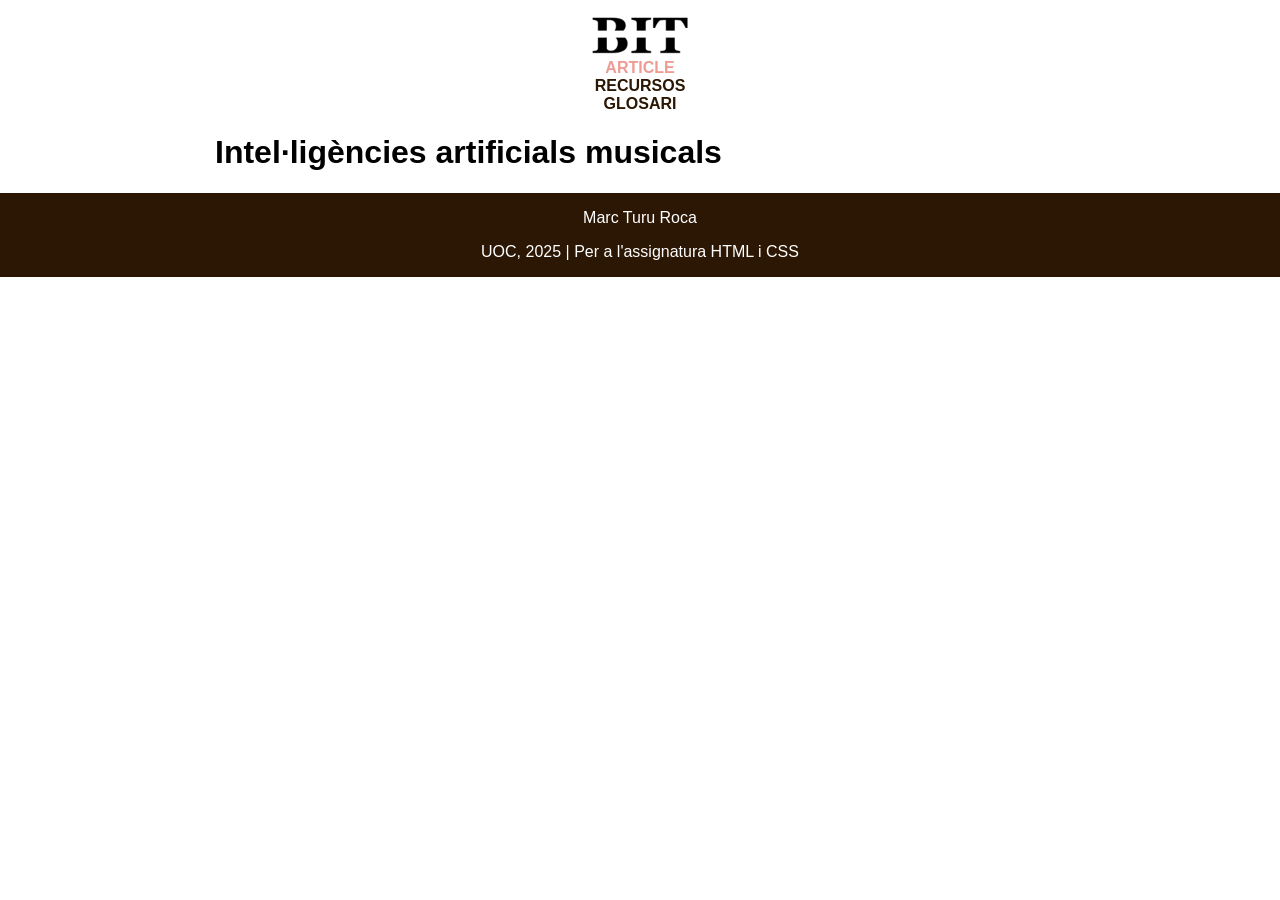
==== index.html @ de7889e9 "Header i footer principals de les 3 vistes" ====
<!DOCTYPE html>
<html lang="ca">
<head>
    <meta charset="UTF-8">
    <meta name="viewport" content="width=device-width, initial-scale=1.0">
    <link rel="icon" type="image/png" href="img/favicon.png">
    <title>Bit - Article</title>
    <link rel="stylesheet" href="css/estils.css" />
</head>

<body>
        <!-- Header principal utilitzat a les 3 vistes de la pàgina web. -->
    <header>
       <a href="index.html">
            <img src="img/bit-logo.svg" alt="Bit Logo" />
        </a>
    </header>

    <nav>
      <ul>
        <li><a href="index.html" class="active">ARTICLE</a></li>
        <li><a href="recursos.html">RECURSOS</a></li>
        <li><a href="glossari.html">GLOSARI</a></li>
      </ul>
    </nav>

    <main class="container">
        <h1>Intel·ligències artificials musicals</h1>
    </main>

    <footer>
    <p>Marc Turu Roca</p>
    <p>UOC, 2025 | Per a l'assignatura HTML i CSS</p>
</footer>
    
</body>

</html>
---- css/estils.css ----
body {
    display: flex;
    flex-direction: column;
    align-items: center;
    margin: 0;
    padding: 0;
    font-family: Verdana, sans-serif;
}

header {
    text-align: center;
    margin-top: 1rem;
}

nav ul {
    list-style-type: none; /* elimina les vinyetes */
    margin: 0;
    padding: 0;
    display: flex;
    flex-direction: column;
    align-items: center;
}

nav a {
    text-decoration: none; /* treu el subratllat */
    color: rgb(43 23 3);
    font-weight: bold;
}

nav a:hover {
    color: rgb(226 53 42);        /* canvia el color quan el ratolí passa per sobre */
}

nav a.active {
  color: rgb(226 53 42 / 0.5); /* color semitransparent per a la pàgina activa */
}

footer {
    width: 100%;
    text-align: center;
    background-color: rgb(43 23 3);
    color: rgb(255 255 255);
}

.container {
    width: 95%;
    max-width: 850px;
    margin-left: auto;
    margin-right: auto;
}
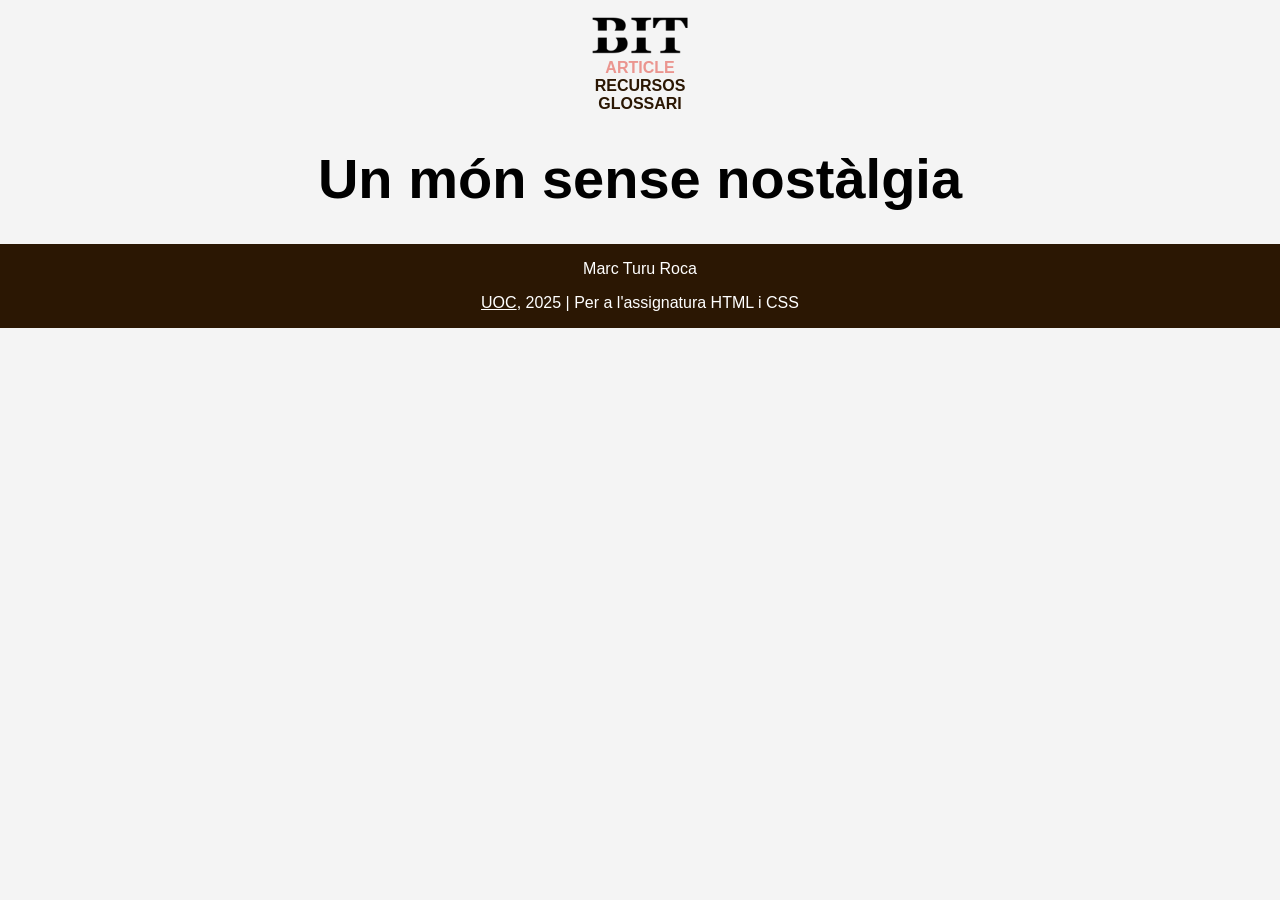
==== commit a4a1c185: "Avançat amb recursos.html fins pista d'audio" ====
--- a/index.html
+++ b/index.html
@@ -20,18 +20,19 @@
       <ul>
         <li><a href="index.html" class="active">ARTICLE</a></li>
         <li><a href="recursos.html">RECURSOS</a></li>
-        <li><a href="glossari.html">GLOSARI</a></li>
+        <li><a href="glossari.html">GLOSSARI</a></li>
       </ul>
     </nav>
 
     <main class="container">
-        <h1>Intel·ligències artificials musicals</h1>
+        <h1>Un món sense nostàlgia</h1>
+
     </main>
 
     <footer>
     <p>Marc Turu Roca</p>
-    <p>UOC, 2025 | Per a l'assignatura HTML i CSS</p>
-</footer>
+    <p><a href="https://www.uoc.edu/">UOC</a>, 2025 | Per a l'assignatura HTML i CSS</p>
+    </footer>
     
 </body>
 
--- a/css/estils.css
+++ b/css/estils.css
@@ -5,6 +5,7 @@
     margin: 0;
     padding: 0;
     font-family: Verdana, sans-serif;
+    background-color: rgb(244 244 244);
 }
 
 header {
@@ -13,7 +14,7 @@
 }
 
 nav ul {
-    list-style-type: none; /* elimina les vinyetes */
+    list-style-type: none;
     margin: 0;
     padding: 0;
     display: flex;
@@ -22,17 +23,17 @@
 }
 
 nav a {
-    text-decoration: none; /* treu el subratllat */
+    text-decoration: none;
     color: rgb(43 23 3);
     font-weight: bold;
 }
 
 nav a:hover {
-    color: rgb(226 53 42);        /* canvia el color quan el ratolí passa per sobre */
+    color: rgb(226 53 42);
 }
 
 nav a.active {
-  color: rgb(226 53 42 / 0.5); /* color semitransparent per a la pàgina activa */
+  color: rgb(226 53 42 / 0.5);
 }
 
 footer {
@@ -42,9 +43,42 @@
     color: rgb(255 255 255);
 }
 
+footer a {
+    color: rgb(255 255 255);
+}
+
+footer a:hover {
+   color: rgb(200 200 200);
+}
+
 .container {
     width: 95%;
     max-width: 850px;
     margin-left: auto;
     margin-right: auto;
+    font-size: 1.1rem;
+}
+
+.container h1 {
+    text-align: center;
+    font-size: 3.5rem;
+    line-height: 1;
+}
+
+.container p {
+    line-height: 1.6;
+}
+
+.audio-container {
+    display: flex;
+    flex-direction: column;
+    align-items: center;
+    border: 2px solid black;
+    padding: 20px;
+    margin: 0 0px;
+}
+
+.audio-container figcaption {
+    font-size: 0.7rem;
+    margin: 0 0 20px 0;
 }
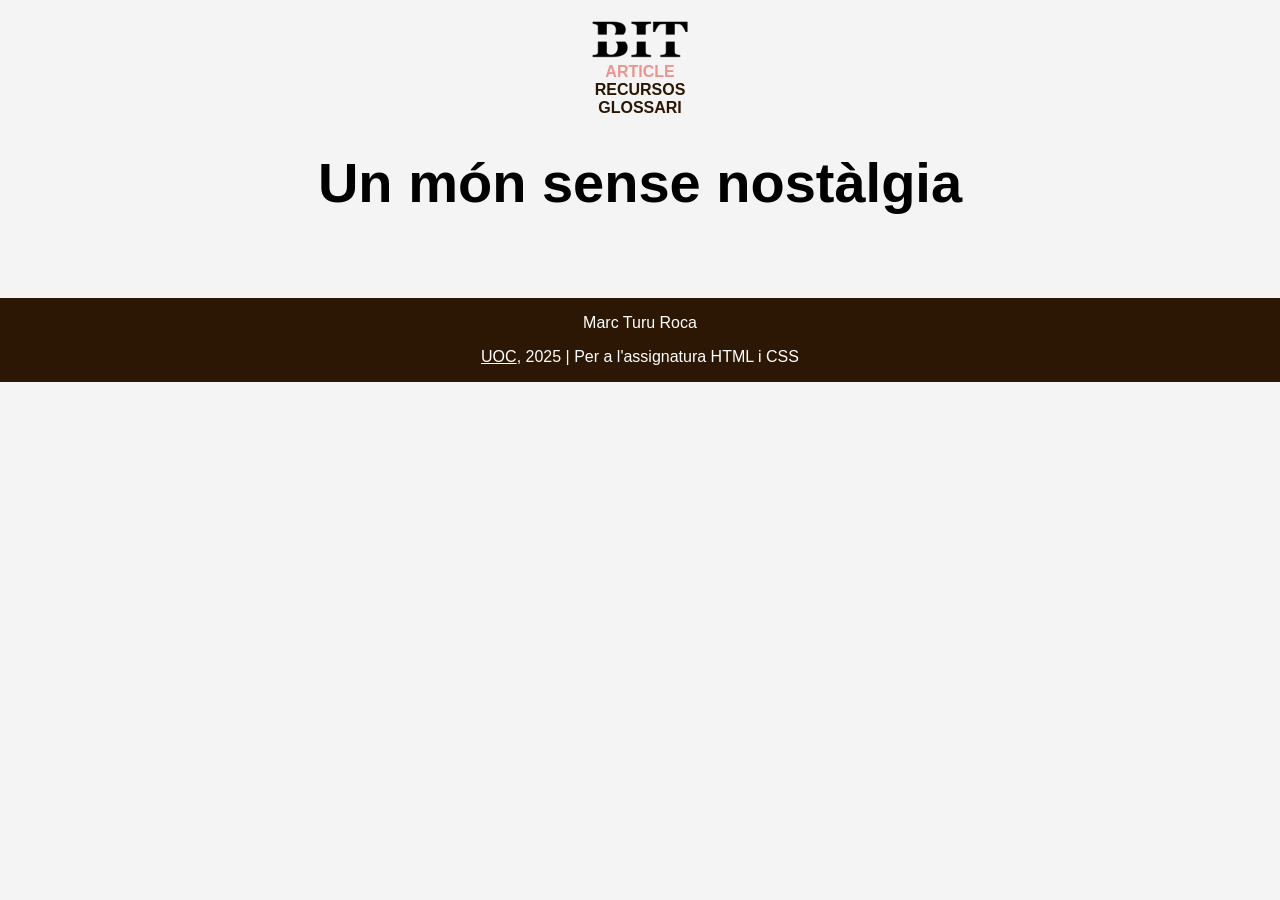
==== commit 117dd41e: "recursos.html pràcticament acabada i glossari.html falten retocs" ====
--- a/index.html
+++ b/index.html
@@ -9,7 +9,7 @@
 </head>
 
 <body>
-        <!-- Header principal utilitzat a les 3 vistes de la pàgina web. -->
+    <!-- Header principal utilitzat a les 3 vistes de la pàgina web. -->
     <header>
        <a href="index.html">
             <img src="img/bit-logo.svg" alt="Bit Logo" />
--- a/css/estils.css
+++ b/css/estils.css
@@ -1,3 +1,4 @@
+/* ----- Contingut compartit dels tres arxius .html----- */
 body {
     display: flex;
     flex-direction: column;
@@ -10,7 +11,7 @@
 
 header {
     text-align: center;
-    margin-top: 1rem;
+    margin-top: 20px;
 }
 
 nav ul {
@@ -26,6 +27,7 @@
     text-decoration: none;
     color: rgb(43 23 3);
     font-weight: bold;
+    transition: color 0.25s ease;
 }
 
 nav a:hover {
@@ -56,6 +58,7 @@
     max-width: 850px;
     margin-left: auto;
     margin-right: auto;
+    margin-bottom: 50px;
     font-size: 1.1rem;
 }
 
@@ -69,11 +72,14 @@
     line-height: 1.6;
 }
 
+/* ----- Contingut específic de index.html ----- */
+
+/* ----- Contingut específic de recursos.html ----- */
 .audio-container {
     display: flex;
     flex-direction: column;
     align-items: center;
-    border: 2px solid black;
+    border: 1px solid rgb(43 23 3);
     padding: 20px;
     margin: 0 0px;
 }
@@ -81,4 +87,56 @@
 .audio-container figcaption {
     font-size: 0.7rem;
     margin: 0 0 20px 0;
+}
+
+.categories-pare {
+    list-style-type: square;
+    padding-left: 70px;
+}
+
+.categories-pare h2 {
+    font-weight: normal;
+}
+
+.categories-fill li {
+    list-style-type: circle;
+    margin-bottom: 13px;
+}
+
+.categories-fill a {
+    text-decoration: none;
+    color: rgb(226 53 42);
+    transition: color 0.25s ease;
+}
+
+.categories-fill a:hover {
+    text-decoration: none;
+    color: rgb(226 53 42 / 0.5);
+}
+
+/* ----- Contingut específic de glossari.html ----- */
+
+main h2 {
+    border-bottom: 1px solid rgb(43 23 3);
+    font-size: 2rem;
+}
+
+dl {
+    margin-left: 30px;
+}
+
+dt {
+    font-weight: bolder;
+    font-size: 1.25rem;
+    margin-top: 30px;
+}
+
+dl ul {
+    list-style-type: square;
+    margin-top: 10px;
+    padding-left: 4px;
+}
+
+dl ul li {
+    margin-bottom: 5px;
 }
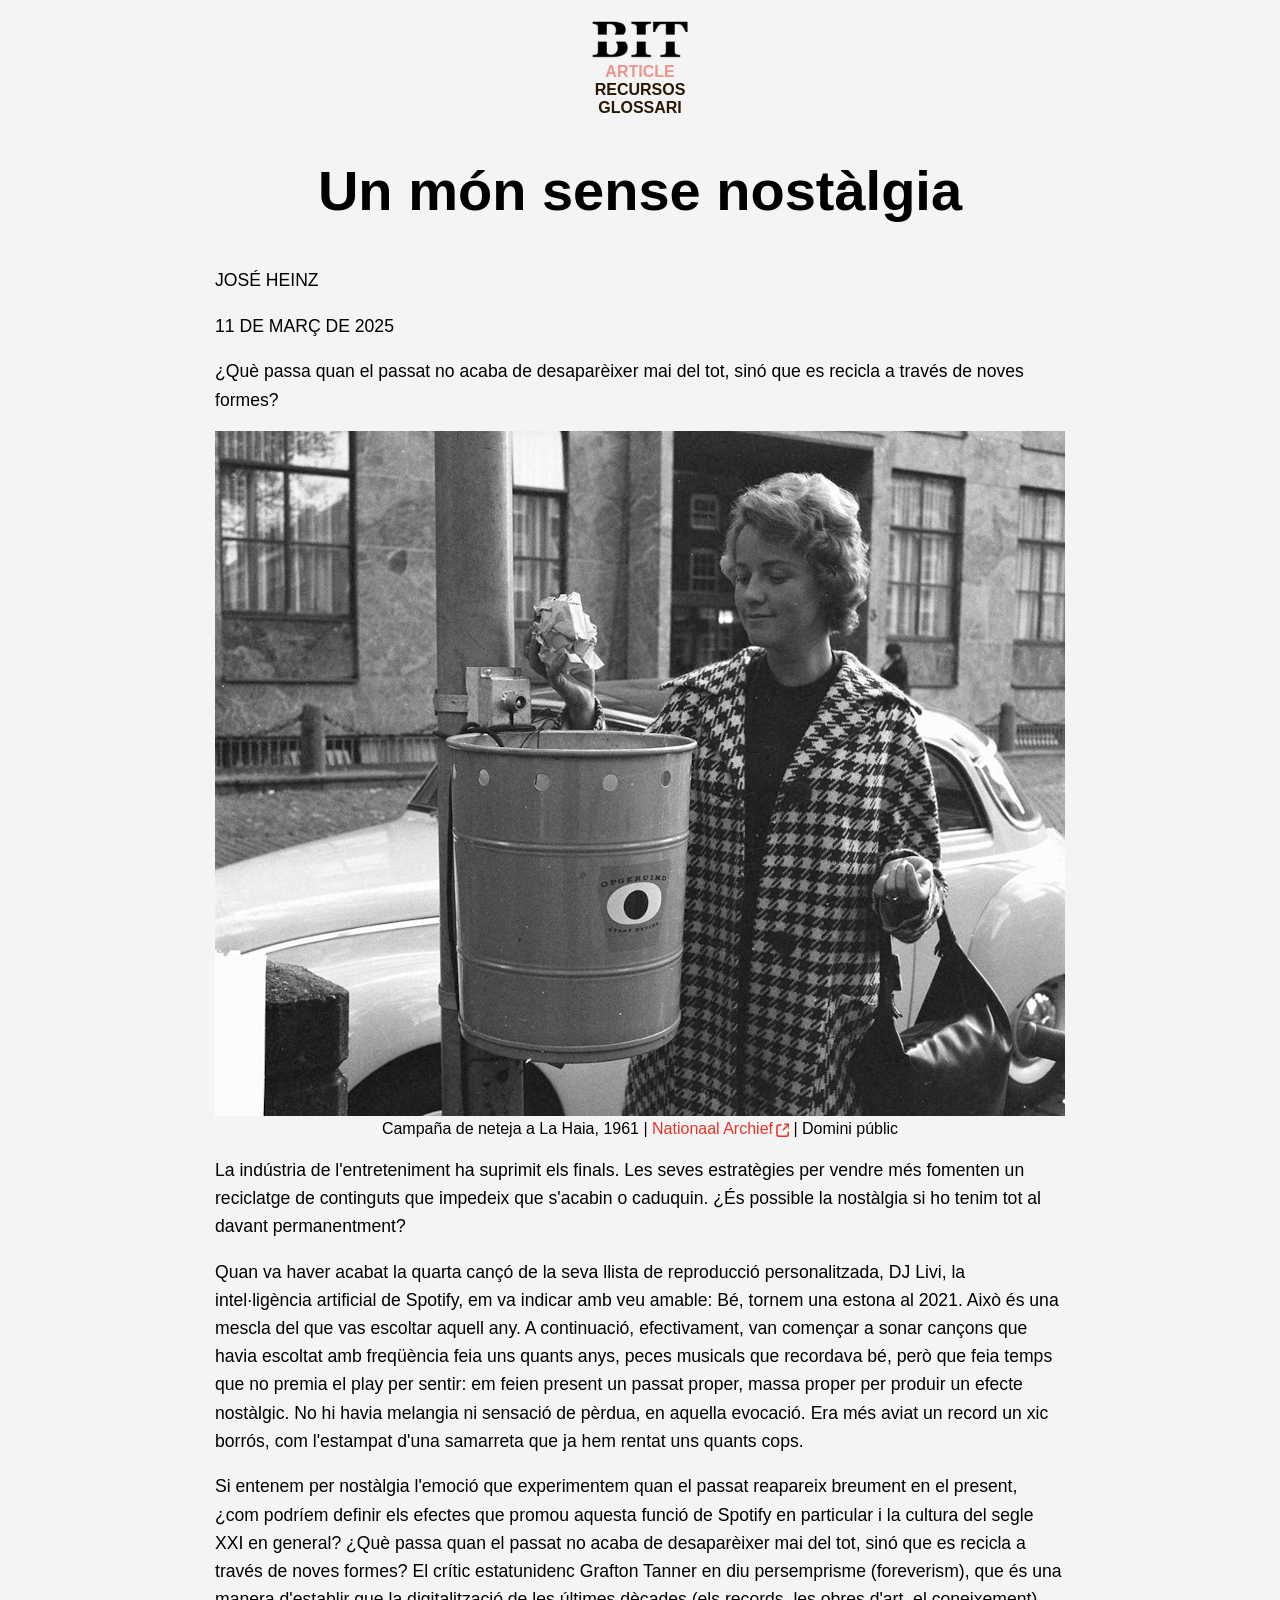
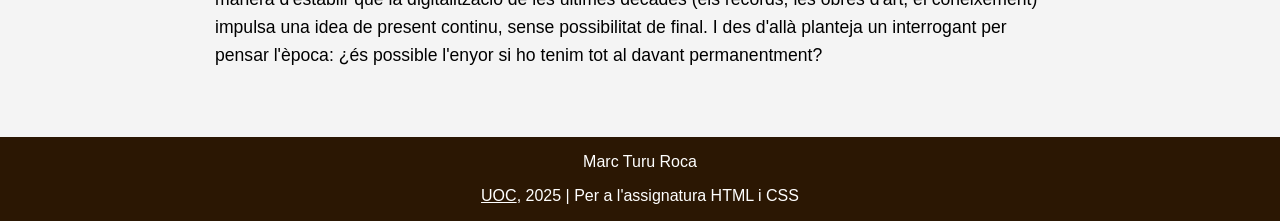
==== commit 06c41d6c: "glossari.html pràcticament acabada i index.html 25% fet. Arreglats estils globals" ====
--- a/index.html
+++ b/index.html
@@ -24,9 +24,50 @@
       </ul>
     </nav>
 
-    <main class="container">
+    <main class="container article">
+
+      <article>
         <h1>Un món sense nostàlgia</h1>
 
+        <p class="autor">JOSÉ HEINZ</p>
+        <p class="data">11 DE MARÇ DE 2025</p>
+        <p class="introducció">¿Què passa quan el passat no acaba de desaparèixer mai del tot, sinó que es
+          recicla a través de noves formes?</p>
+
+        <figure>
+          <img src="img/nostalgia.jpg" alt="Imatge principal de l'article" />
+          <figcaption>Campaña de neteja a La Haia, 1961 |
+            <a href="https://www.nationaalarchief.nl/onderzoeken/fotocollectie/a9e473b4-d0b4-102d-bcf8-003048976d84" 
+              class="link_extern" target="_blank">Nationaal Archief <img src="img/external-link.svg" alt="Enllaç extern" /></a>
+              | Domini públic
+          </figcaption>
+        </figure>
+
+        <p class="introducció">La indústria de l'entreteniment ha suprimit els finals. Les seves estratègies per
+          vendre més fomenten un reciclatge de continguts que impedeix que s'acabin o
+          caduquin. ¿És possible la nostàlgia si ho tenim tot al davant permanentment? </p>
+
+        <p>Quan va haver acabat la quarta cançó de la seva llista de reproducció
+          personalitzada, DJ Livi, la intel·ligència artificial de Spotify, em va indicar amb veu
+          amable: Bé, tornem una estona al 2021. Això és una mescla del que vas
+          escoltar aquell any. A continuació, efectivament, van començar a sonar cançons
+          que havia escoltat amb freqüència feia uns quants anys, peces musicals que
+          recordava bé, però que feia temps que no premia el play per sentir: em feien
+          present un passat proper, massa proper per produir un efecte nostàlgic. No hi
+          havia melangia ni sensació de pèrdua, en aquella evocació. Era més aviat un
+          record un xic borrós, com l'estampat d'una samarreta que ja hem rentat uns quants
+          cops.</p>
+
+        <p>Si entenem per nostàlgia l'emoció que experimentem quan el passat reapareix
+          breument en el present, ¿com podríem definir els efectes que promou aquesta
+          funció de Spotify en particular i la cultura del segle XXI en general? ¿Què passa
+          quan el passat no acaba de desaparèixer mai del tot, sinó que es recicla a través
+          de noves formes? El crític estatunidenc Grafton Tanner en diu persemprisme
+          (foreverism), que és una manera d'establir que la digitalització de les últimes
+          dècades (els records, les obres d'art, el coneixement) impulsa una idea de present
+          continu, sense possibilitat de final. I des d'allà planteja un interrogant per pensar
+          l'època: ¿és possible l'enyor si ho tenim tot al davant permanentment?</p>
+      </article>
     </main>
 
     <footer>
--- a/css/estils.css
+++ b/css/estils.css
@@ -1,4 +1,4 @@
-/* ----- Contingut compartit dels tres arxius .html----- */
+/* ----- Estils globals dels tres arxius .html----- */
 body {
     display: flex;
     flex-direction: column;
@@ -59,7 +59,6 @@
     margin-left: auto;
     margin-right: auto;
     margin-bottom: 50px;
-    font-size: 1.1rem;
 }
 
 .container h1 {
@@ -69,12 +68,45 @@
 }
 
 .container p {
+    font-size: 1.1rem;
     line-height: 1.6;
 }
 
-/* ----- Contingut específic de index.html ----- */
+figure {
+    margin: 0;
+    text-align: center;
+}
 
-/* ----- Contingut específic de recursos.html ----- */
+figure img {
+    max-width: 100%;
+    height: auto;
+}
+
+a.link_extern {
+    color: rgb(226 53 42);
+    text-decoration: none;
+    transition: color 0.25s ease;
+    display: inline-flex;
+    align-items: center;
+}
+
+a.link_extern:hover {
+    color: rgb(226 53 42 / 0.5)
+}
+
+a.link_extern img {
+    width: 16px;
+    height: 16px;
+    transition: color 0.25s ease;
+}
+
+a.link_extern:hover img {
+    content: url("../img/external-link-modif.svg");
+}
+
+/* ----- Estils específics de index.html ----- */
+
+/* ----- Estils específics  de recursos.html ----- */
 .audio-container {
     display: flex;
     flex-direction: column;
@@ -100,6 +132,7 @@
 
 .categories-fill li {
     list-style-type: circle;
+    font-size: 1.1rem;
     margin-bottom: 13px;
 }
 
@@ -114,29 +147,29 @@
     color: rgb(226 53 42 / 0.5);
 }
 
-/* ----- Contingut específic de glossari.html ----- */
+/* ----- Estils específics  de glossari.html ----- */
 
-main h2 {
+.container.glossari h2 {
     border-bottom: 1px solid rgb(43 23 3);
     font-size: 2rem;
 }
 
-dl {
+.container.glossari dl {
     margin-left: 30px;
 }
 
-dt {
+.container.glossari dt {
     font-weight: bolder;
     font-size: 1.25rem;
     margin-top: 30px;
 }
 
-dl ul {
+.container.glossari dl ul {
     list-style-type: square;
     margin-top: 10px;
     padding-left: 4px;
 }
 
-dl ul li {
+.container.glossari dl ul li {
     margin-bottom: 5px;
 }
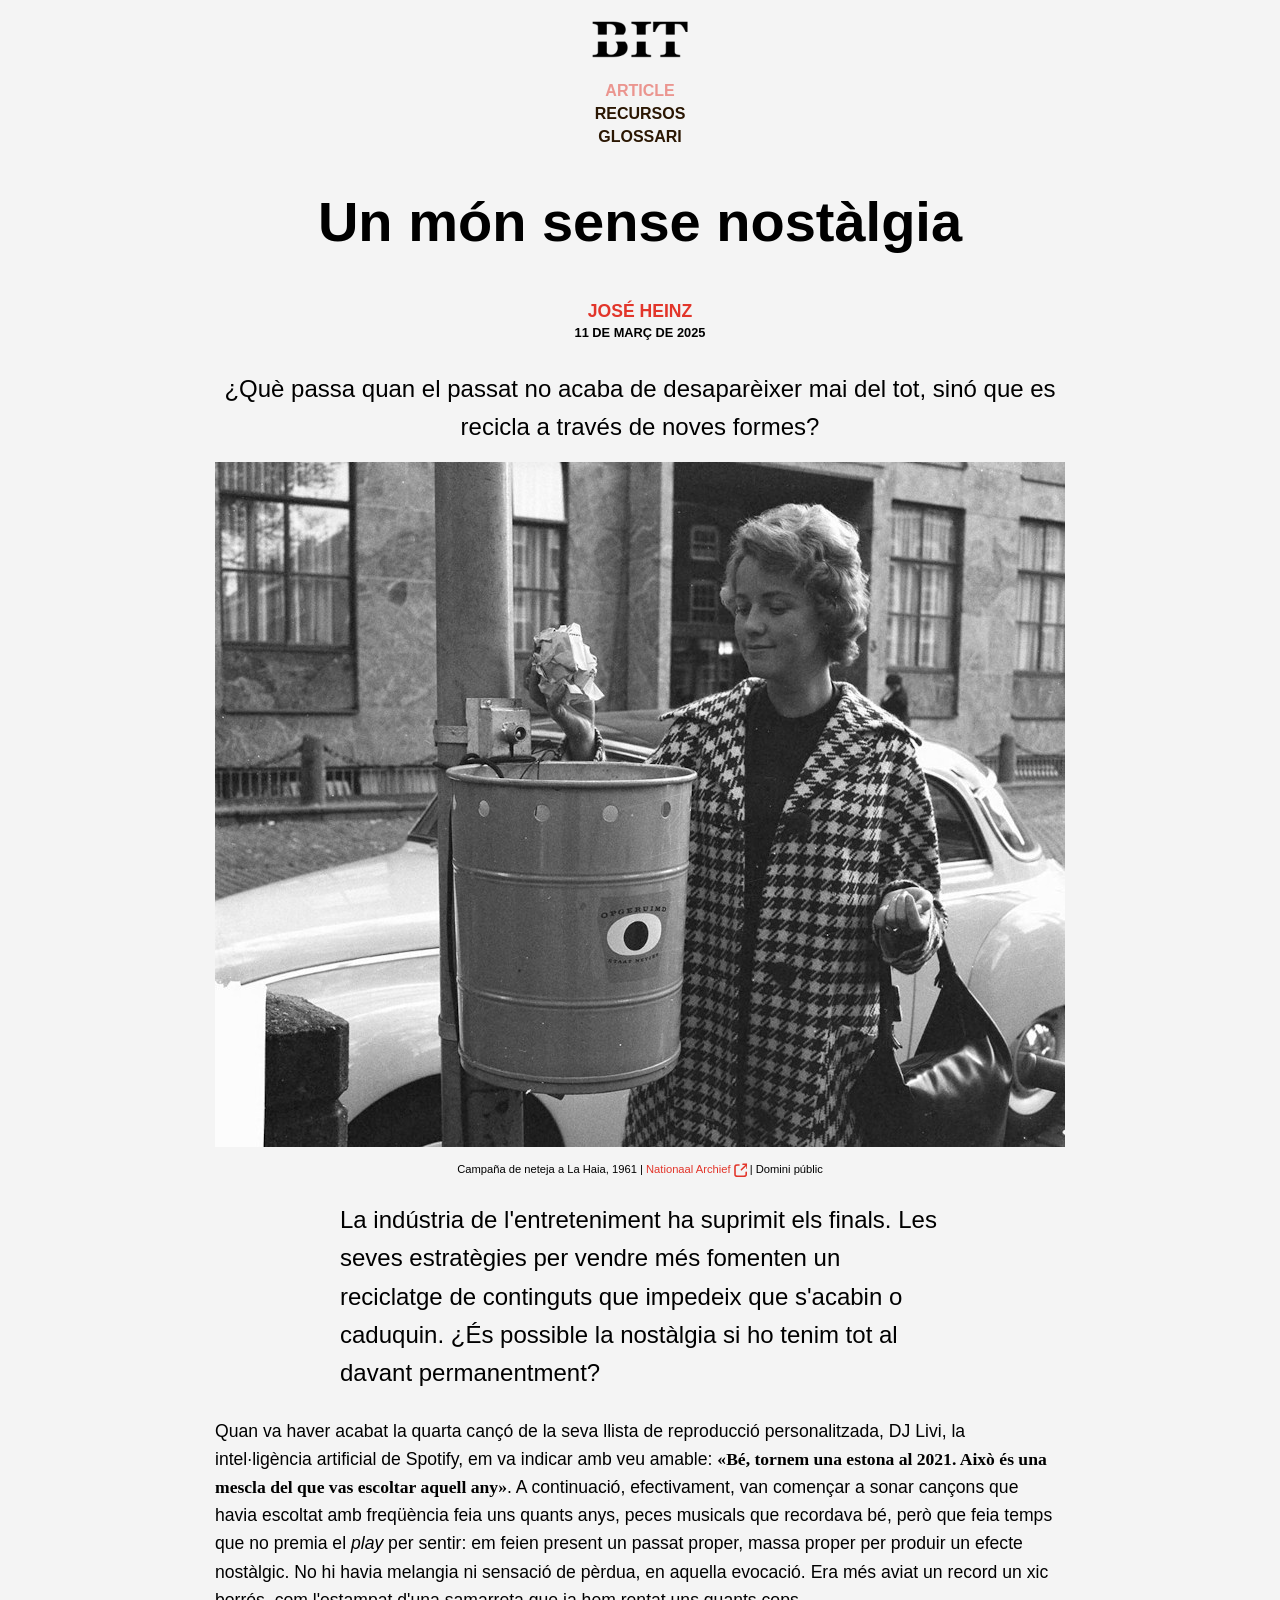
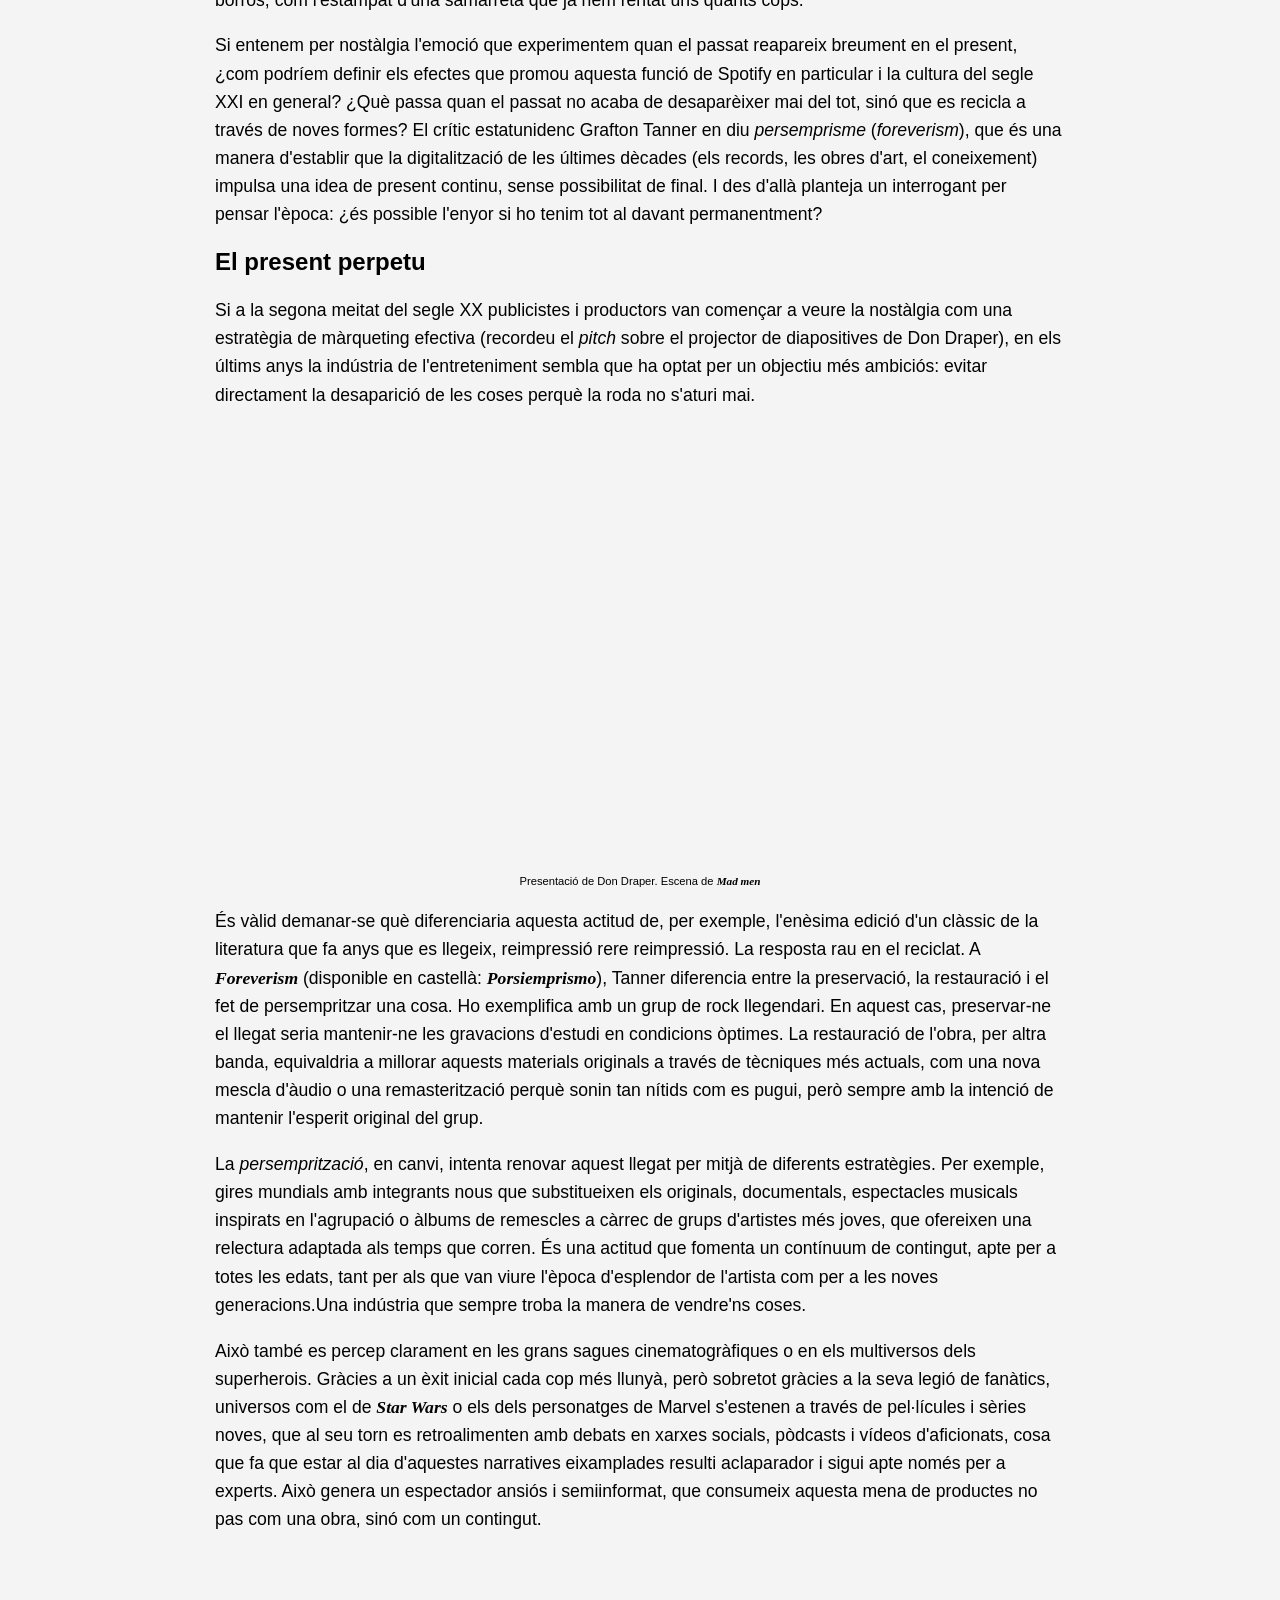
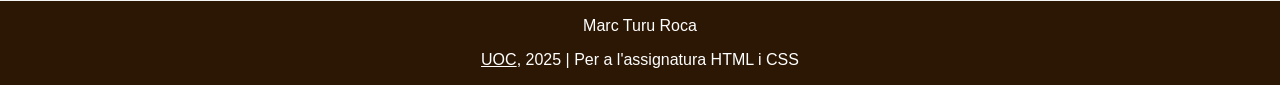
==== commit 8b890f93: "index.html 50% fet. Custom properties creades i adaptat codi" ====
--- a/index.html
+++ b/index.html
@@ -30,8 +30,9 @@
         <h1>Un món sense nostàlgia</h1>
 
         <p class="autor">JOSÉ HEINZ</p>
-        <p class="data">11 DE MARÇ DE 2025</p>
-        <p class="introducció">¿Què passa quan el passat no acaba de desaparèixer mai del tot, sinó que es
+        <time datetime="2025-03-11">11 DE MARÇ DE 2025</time>
+
+        <p class="primera-introduccio">¿Què passa quan el passat no acaba de desaparèixer mai del tot, sinó que es
           recicla a través de noves formes?</p>
 
         <figure>
@@ -42,17 +43,17 @@
               | Domini públic
           </figcaption>
         </figure>
-
-        <p class="introducció">La indústria de l'entreteniment ha suprimit els finals. Les seves estratègies per
+        
+        <p class="segona-introduccio">La indústria de l'entreteniment ha suprimit els finals. Les seves estratègies per
           vendre més fomenten un reciclatge de continguts que impedeix que s'acabin o
           caduquin. ¿És possible la nostàlgia si ho tenim tot al davant permanentment? </p>
 
         <p>Quan va haver acabat la quarta cançó de la seva llista de reproducció
           personalitzada, DJ Livi, la intel·ligència artificial de Spotify, em va indicar amb veu
-          amable: Bé, tornem una estona al 2021. Això és una mescla del que vas
-          escoltar aquell any. A continuació, efectivament, van començar a sonar cançons
+          amable: <q>Bé, tornem una estona al 2021. Això és una mescla del que vas
+          escoltar aquell any</q>. A continuació, efectivament, van començar a sonar cançons
           que havia escoltat amb freqüència feia uns quants anys, peces musicals que
-          recordava bé, però que feia temps que no premia el play per sentir: em feien
+          recordava bé, però que feia temps que no premia el <i lang="en">play</i> per sentir: em feien
           present un passat proper, massa proper per produir un efecte nostàlgic. No hi
           havia melangia ni sensació de pèrdua, en aquella evocació. Era més aviat un
           record un xic borrós, com l'estampat d'una samarreta que ja hem rentat uns quants
@@ -62,11 +63,59 @@
           breument en el present, ¿com podríem definir els efectes que promou aquesta
           funció de Spotify en particular i la cultura del segle XXI en general? ¿Què passa
           quan el passat no acaba de desaparèixer mai del tot, sinó que es recicla a través
-          de noves formes? El crític estatunidenc Grafton Tanner en diu persemprisme
-          (foreverism), que és una manera d'establir que la digitalització de les últimes
+          de noves formes? El crític estatunidenc Grafton Tanner en diu <em>persemprisme</em>
+          (<i lang="en">foreverism</i>), que és una manera d'establir que la digitalització de les últimes
           dècades (els records, les obres d'art, el coneixement) impulsa una idea de present
           continu, sense possibilitat de final. I des d'allà planteja un interrogant per pensar
           l'època: ¿és possible l'enyor si ho tenim tot al davant permanentment?</p>
+
+        <section>
+          <h2>El present perpetu</h2>
+          <p>Si a la segona meitat del segle XX publicistes i productors van començar a veure
+            la nostàlgia com una estratègia de màrqueting efectiva (recordeu el <i lang="en">pitch</i> sobre el
+            projector de diapositives de Don Draper), en els últims anys la indústria de
+            l'entreteniment sembla que ha optat per un objectiu més ambiciós: evitar
+            directament la desaparició de les coses perquè la roda no s'aturi mai.</p>
+
+          <figure>
+            <iframe width="857" height="435" src="https://www.youtube.com/embed/rq3n2sJ43Hg" title="The Carousel Pitch from Mad Men Season 1 Episode 13" frameborder="0" 
+              allow="accelerometer; autoplay; clipboard-write; encrypted-media; gyroscope; picture-in-picture; web-share" referrerpolicy="strict-origin-when-cross-origin" allowfullscreen></iframe>
+            <figcaption>Presentació de Don Draper. Escena de <b><i class="conceptes-amb-serif" lang="en">Mad men</i></b></figcaption>
+          </figure>
+
+          <p>És vàlid demanar-se què diferenciaria aquesta actitud de, per exemple, l'enèsima
+            edició d'un clàssic de la literatura que fa anys que es llegeix, reimpressió rere
+            reimpressió. La resposta rau en el reciclat. A <strong><i class="conceptes-amb-serif" lang="en">Foreverism</i></strong> (disponible en castellà:
+            <strong><em class="conceptes-amb-serif" lang="en">Porsiemprismo</em></strong>), Tanner diferencia entre la preservació, la restauració i el fet de
+            persempritzar una cosa. Ho exemplifica amb un grup de rock llegendari. En aquest
+            cas, preservar-ne el llegat seria mantenir-ne les gravacions d'estudi en condicions
+            òptimes. La restauració de l'obra, per altra banda, equivaldria a millorar aquests
+            materials originals a través de tècniques més actuals, com una nova mescla
+            d'àudio o una remasterització perquè sonin tan nítids com es pugui, però sempre
+            amb la intenció de mantenir l'esperit original del grup.</p>
+
+          <p>La <em>persemprització</em>, en canvi, intenta renovar aquest llegat per mitjà de diferents
+            estratègies. Per exemple, gires mundials amb integrants nous que substitueixen
+            els originals, documentals, espectacles musicals inspirats en l'agrupació o àlbums
+            de remescles a càrrec de grups d'artistes més joves, que ofereixen una relectura
+            adaptada als temps que corren. És una actitud que fomenta un contínuum de
+            contingut, apte per a totes les edats, tant per als que van viure l'època d'esplendor
+            de l'artista com per a les noves generacions.Una indústria que sempre troba la
+            manera de vendre'ns coses.</p>
+
+          <p>Això també es percep clarament en les grans sagues cinematogràfiques o en els
+            multiversos dels superherois. Gràcies a un èxit inicial cada cop més llunyà, però
+            sobretot gràcies a la seva legió de fanàtics, universos com el de 
+            <b><i class="conceptes-amb-serif" lang="en">Star Wars</i></b> o els
+            dels personatges de Marvel s'estenen a través de pel·lícules i sèries noves, que al
+            seu torn es retroalimenten amb debats en xarxes socials, pòdcasts i vídeos
+            d'aficionats, cosa que fa que estar al dia d'aquestes narratives eixamplades resulti
+            aclaparador i sigui apte només per a experts. Això genera un espectador ansiós i
+            semiinformat, que consumeix aquesta mena de productes no pas com una obra,
+            sinó com un contingut.</p>
+
+        </section>
+
       </article>
     </main>
 
--- a/css/estils.css
+++ b/css/estils.css
@@ -1,3 +1,35 @@
+/* ----- Custom properties per les variables ----- */
+:root {
+    --color-quasi-negre: rgb(43 23 3);
+    --color-blanc: rgb(255 255 255);
+    --color-gris-molt-clar: rgb(244 244 244);
+    --color-vermell: rgb(226 53 42);
+    --color-vermell-modificat: rgb(226 53 42 / 0.5);
+    --color-gris-fosc: rgb(200 200 200); /* Per al hover del footer */
+
+    --font-sans-serif: 'Verdana', sans-serif;
+    --font-serif: 'Georgia', serif;
+    --font-quote-weight: 700;
+   
+}
+
+blockquote {
+    font-family: var(--font-serif);
+    font-weight: var(--font-quote-weight);
+    border-top: 1px solid var(--color-quasi-negre);
+    border-bottom: 1px solid var(--color-quasi-negre);
+}
+
+q, cite {
+    font-family: var(--font-serif);
+    font-weight: var(--font-quote-weight);
+}
+
+abbr {
+    cursor: help;
+    text-decoration: underline dotted;
+}
+
 /* ----- Estils globals dels tres arxius .html----- */
 body {
     display: flex;
@@ -5,8 +37,8 @@
     align-items: center;
     margin: 0;
     padding: 0;
-    font-family: Verdana, sans-serif;
-    background-color: rgb(244 244 244);
+    font-family: var(--font-sans-serif);
+    background-color: var(--color-gris-molt-clar);
 }
 
 header {
@@ -16,41 +48,45 @@
 
 nav ul {
     list-style-type: none;
-    margin: 0;
+    margin-bottom: 0;
     padding: 0;
     display: flex;
     flex-direction: column;
     align-items: center;
 }
 
+nav li {
+    margin: 2.5px;
+}
+
 nav a {
     text-decoration: none;
-    color: rgb(43 23 3);
+    color: var(--color-quasi-negre);
     font-weight: bold;
     transition: color 0.25s ease;
 }
 
 nav a:hover {
-    color: rgb(226 53 42);
+    color: var(--color-vermell);
 }
 
 nav a.active {
-  color: rgb(226 53 42 / 0.5);
+  color: var(--color-vermell-modificat);
 }
 
 footer {
     width: 100%;
     text-align: center;
-    background-color: rgb(43 23 3);
-    color: rgb(255 255 255);
+    background-color: var(--color-quasi-negre);
+    color: var(--color-blanc);
 }
 
 footer a {
-    color: rgb(255 255 255);
+    color: var(--color-blanc);
 }
 
 footer a:hover {
-   color: rgb(200 200 200);
+   color: var(--color-gris-fosc);
 }
 
 .container {
@@ -72,8 +108,67 @@
     line-height: 1.6;
 }
 
+/* FigCaption de la img d'index.html i de l'audio de recursos.html*/
+figure figcaption {
+    font-size: 0.7rem;
+    margin: 0 0 20px 0;
+}
+
+a.link_extern {
+    color: var(--color-vermell);
+    text-decoration: none;
+    transition: color 0.25s ease;
+    display: inline-flex;
+    align-items: center;
+}
+
+a.link_extern:hover {
+    color: var(--color-vermell-modificat);
+}
+
+a.link_extern img {
+    width: 16px;
+    height: 16px;
+    transition: color 0.25s ease;
+}
+
+a.link_extern:hover img {
+    content: url("../img/external-link-modif.svg");
+}
+
+/* ----- Estils específics de index.html ----- */
+.autor {
+    text-align: center;
+    font-weight: bold;
+    color: var(--color-vermell);
+    margin: 0;
+}
+
+time {
+    display: block;
+    text-align: center;
+    font-weight: bold;
+    font-size: 0.8rem;
+    margin-top: 0;
+    margin-bottom: 30px;
+}
+
+p.primera-introduccio {
+    font-size: 1.5rem;
+    text-align: center;
+    margin: 15px 0;
+}
+
+p.segona-introduccio {
+    max-width: 600px;
+    margin-left: auto;
+    margin-right: auto;
+    text-align: left;
+    font-size: 1.5rem;
+}
+
 figure {
-    margin: 0;
+    margin: 10px 0;
     text-align: center;
 }
 
@@ -82,29 +177,14 @@
     height: auto;
 }
 
-a.link_extern {
-    color: rgb(226 53 42);
-    text-decoration: none;
-    transition: color 0.25s ease;
-    display: inline-flex;
-    align-items: center;
-}
-
-a.link_extern:hover {
-    color: rgb(226 53 42 / 0.5)
-}
-
-a.link_extern img {
-    width: 16px;
-    height: 16px;
-    transition: color 0.25s ease;
-}
-
-a.link_extern:hover img {
-    content: url("../img/external-link-modif.svg");
-}
-
-/* ----- Estils específics de index.html ----- */
+/* Encara que compartim figcaption, només al index.html necessitem afegir el margin-top*/
+.container.article figure figcaption {
+    margin-top: 10px;
+}
+
+.conceptes-amb-serif {
+    font-family: var(--font-serif);
+}
 
 /* ----- Estils específics  de recursos.html ----- */
 .audio-container {
@@ -113,12 +193,6 @@
     align-items: center;
     border: 1px solid rgb(43 23 3);
     padding: 20px;
-    margin: 0 0px;
-}
-
-.audio-container figcaption {
-    font-size: 0.7rem;
-    margin: 0 0 20px 0;
 }
 
 .categories-pare {
@@ -138,13 +212,13 @@
 
 .categories-fill a {
     text-decoration: none;
-    color: rgb(226 53 42);
+    color: var(--color-vermell);
     transition: color 0.25s ease;
 }
 
 .categories-fill a:hover {
     text-decoration: none;
-    color: rgb(226 53 42 / 0.5);
+    color: var(--color-vermell-modificat);
 }
 
 /* ----- Estils específics  de glossari.html ----- */
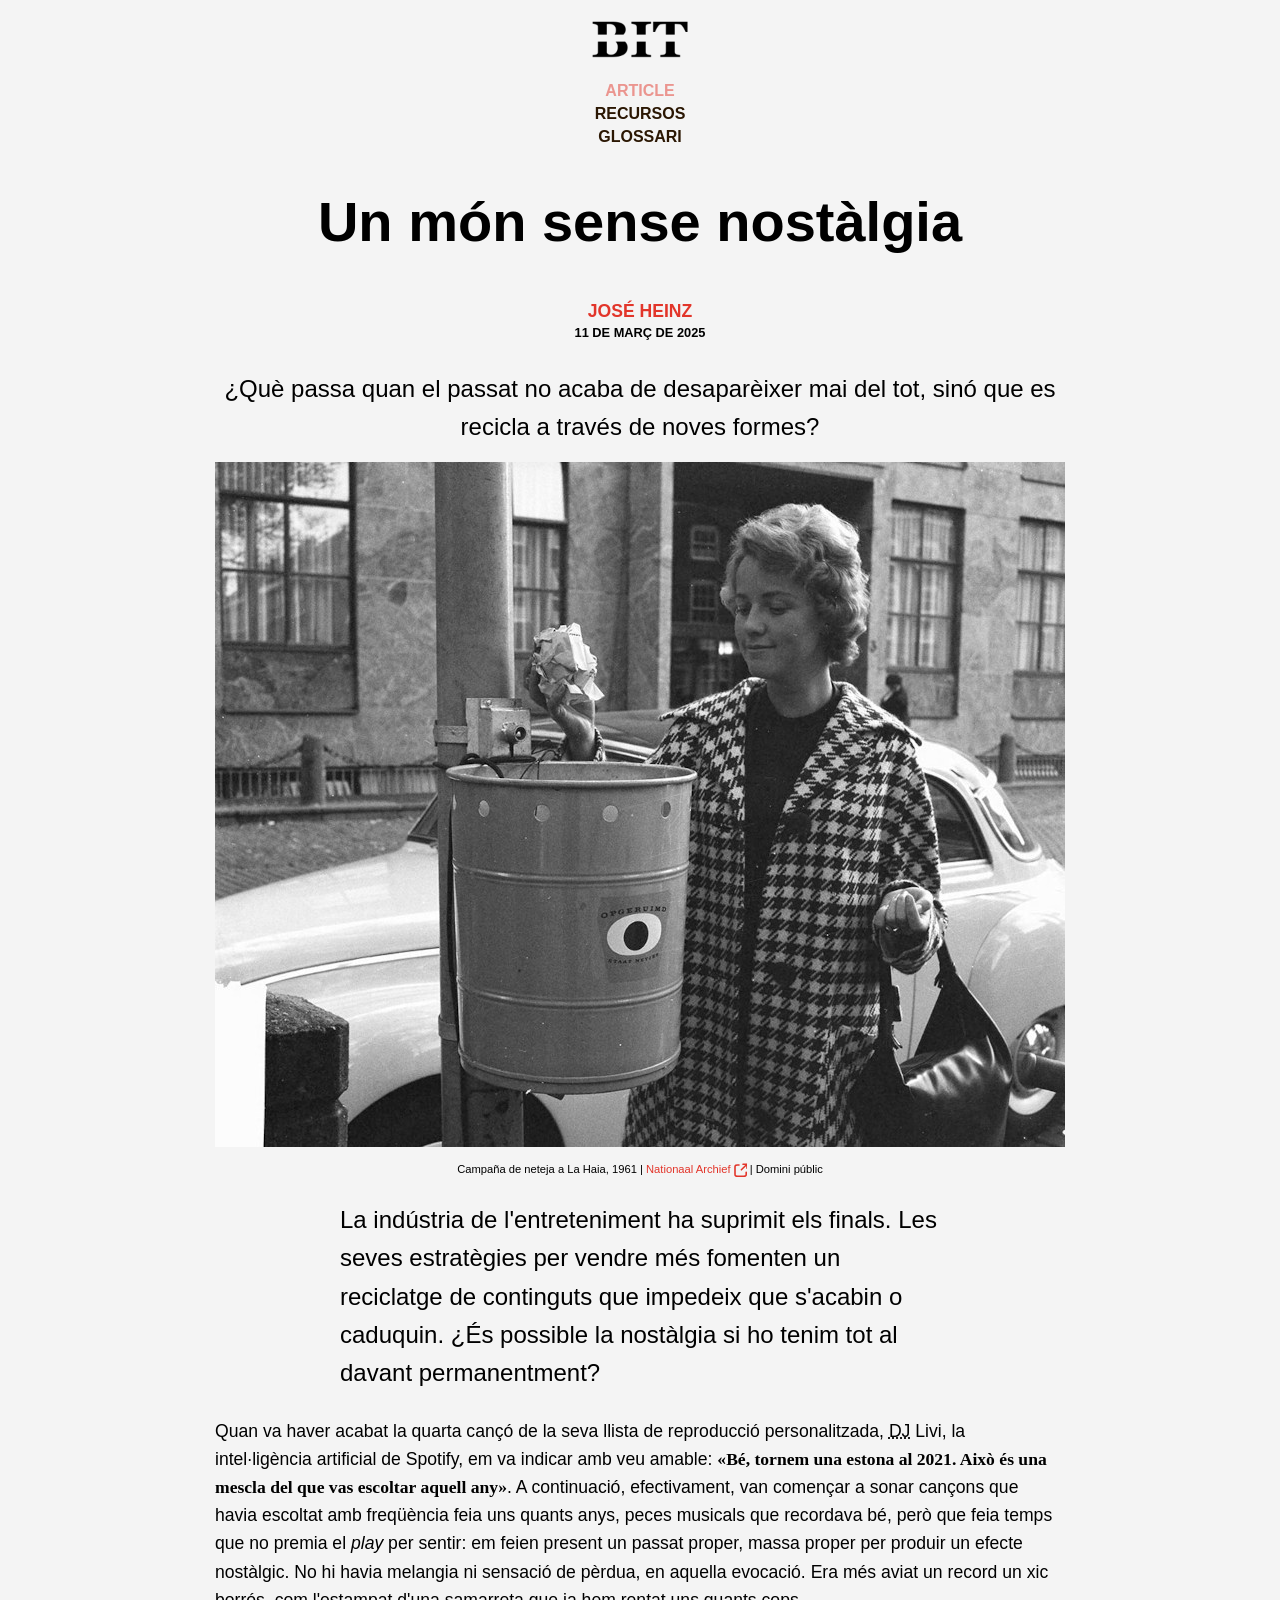
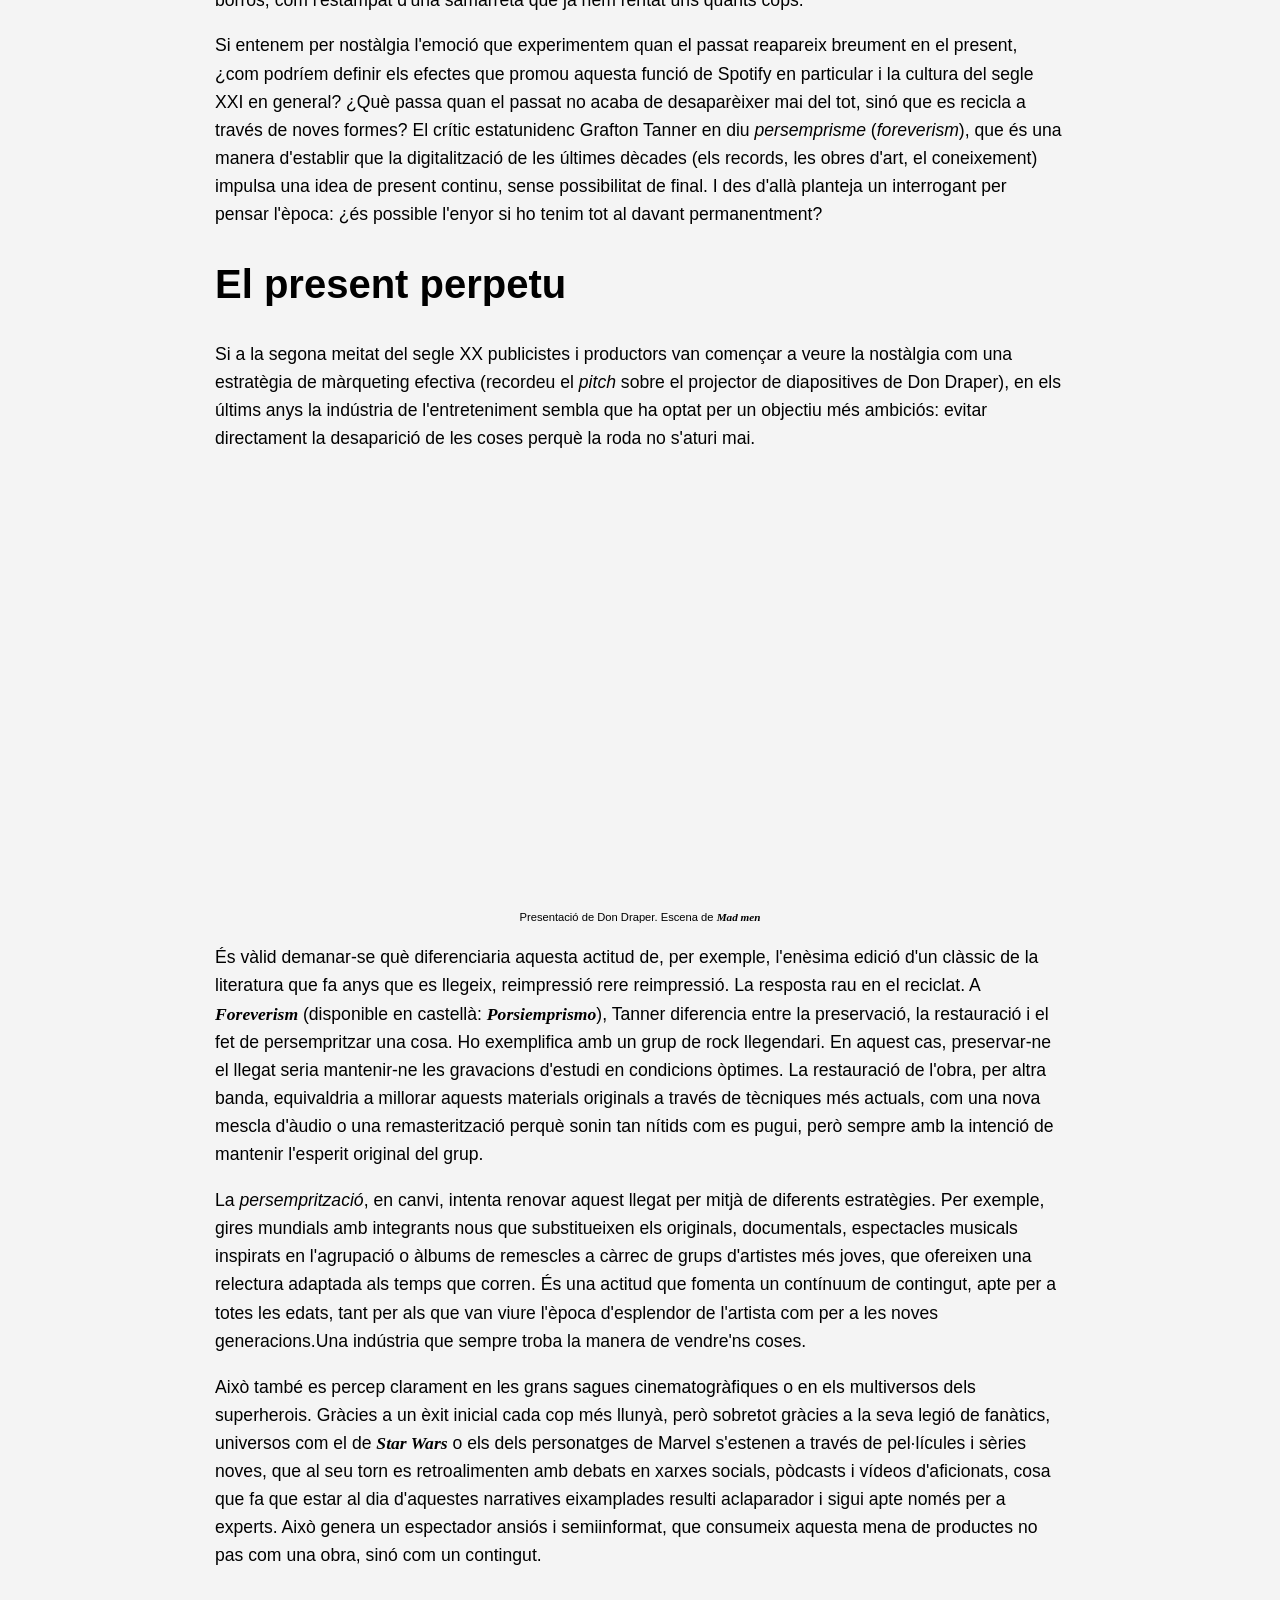
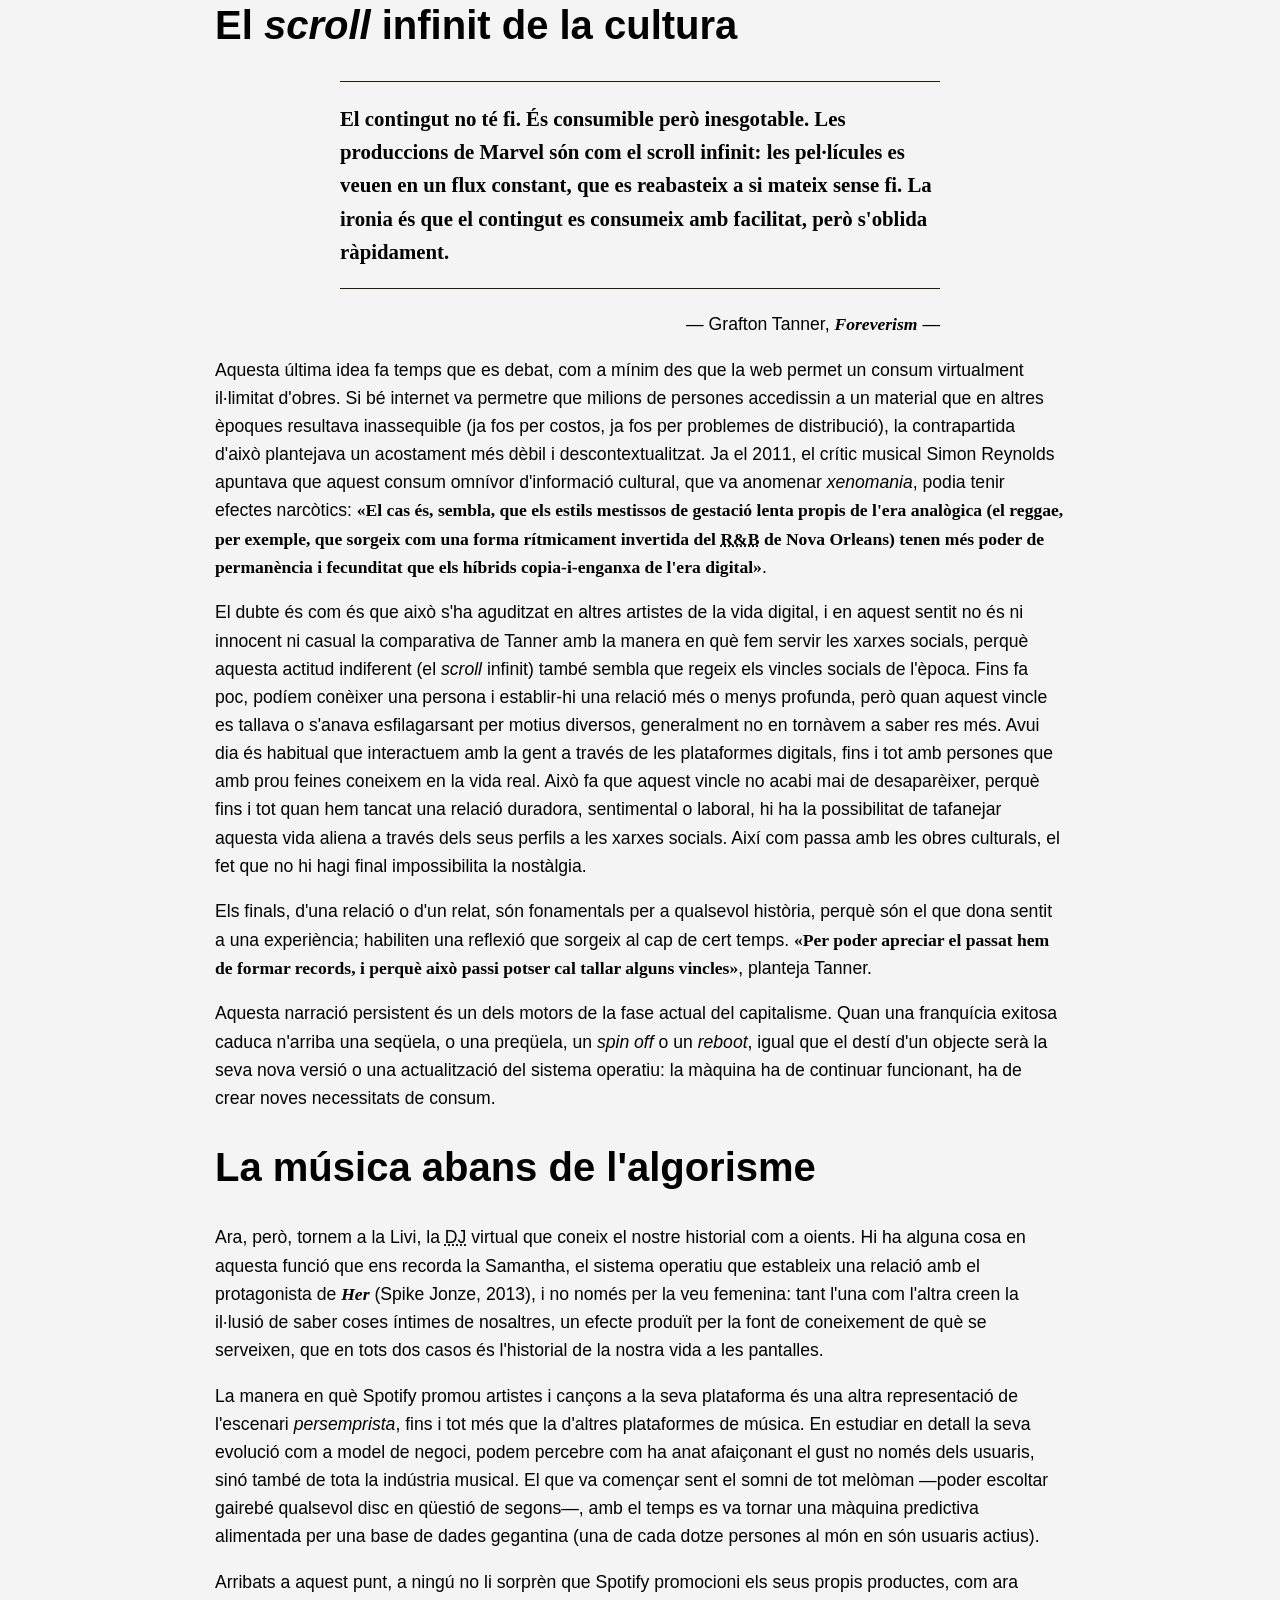
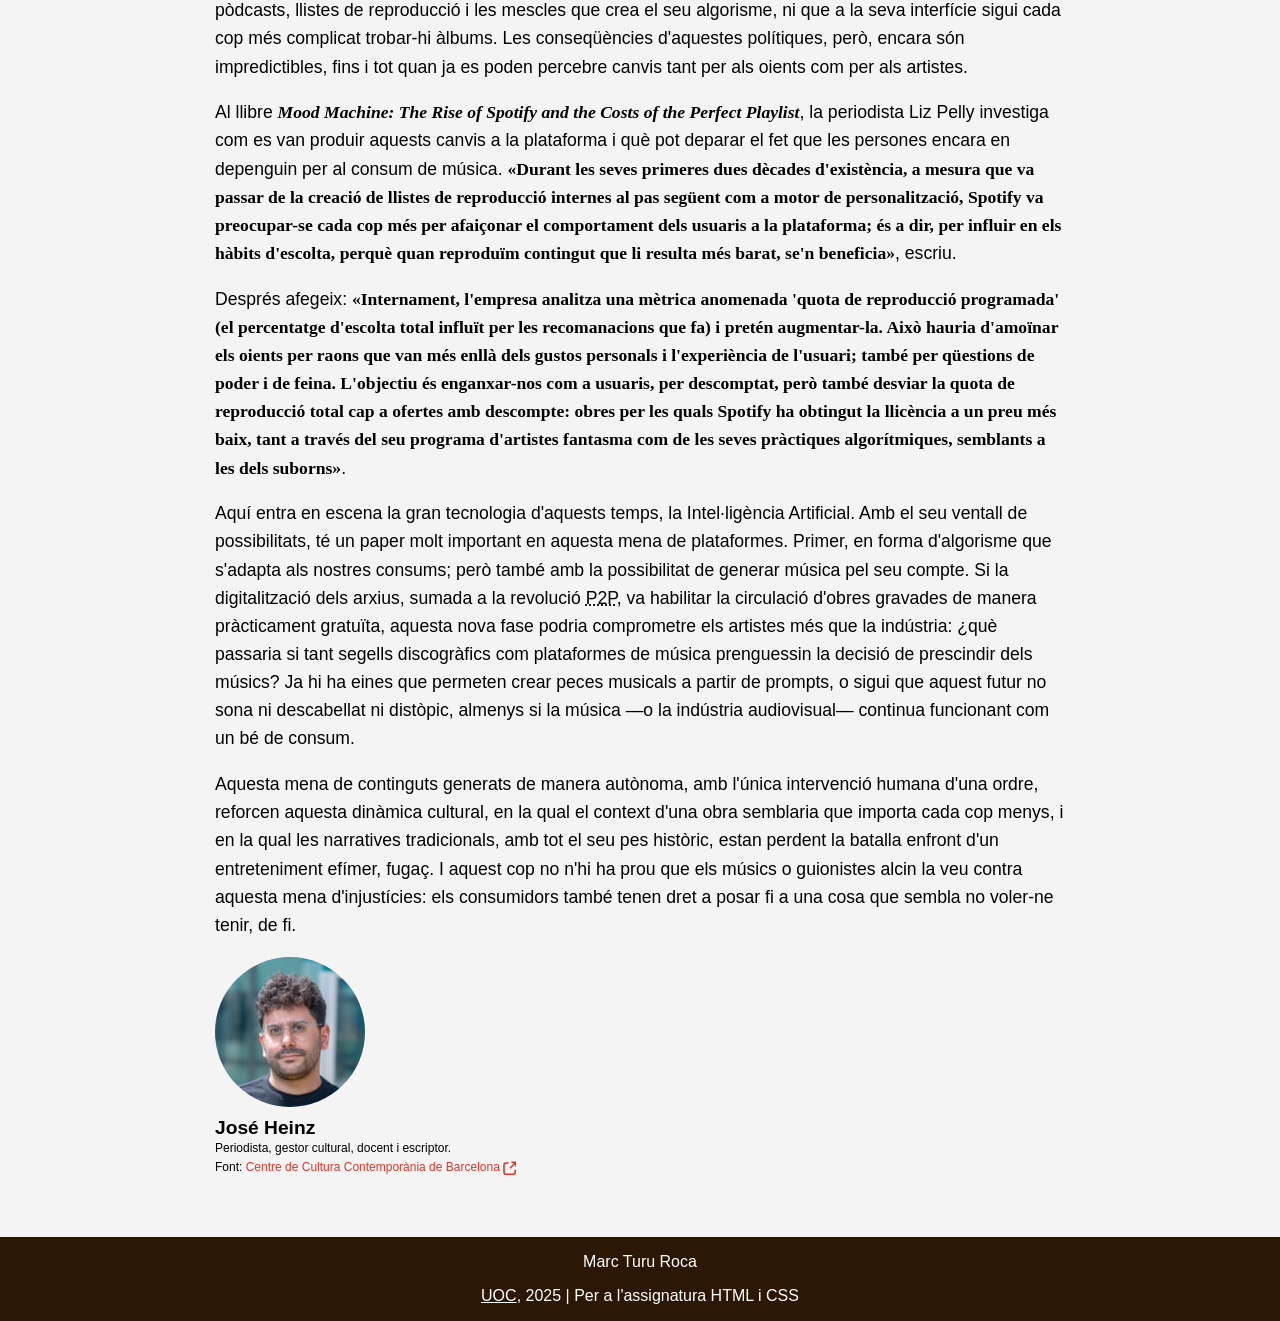
==== commit ee67713d: "index.html pràcticament acabat. Falta repassar tot" ====
--- a/index.html
+++ b/index.html
@@ -49,7 +49,7 @@
           caduquin. ¿És possible la nostàlgia si ho tenim tot al davant permanentment? </p>
 
         <p>Quan va haver acabat la quarta cançó de la seva llista de reproducció
-          personalitzada, DJ Livi, la intel·ligència artificial de Spotify, em va indicar amb veu
+          personalitzada, <abbr title="Disc Jockey">DJ</abbr> Livi, la intel·ligència artificial de Spotify, em va indicar amb veu
           amable: <q>Bé, tornem una estona al 2021. Això és una mescla del que vas
           escoltar aquell any</q>. A continuació, efectivament, van començar a sonar cançons
           que havia escoltat amb freqüència feia uns quants anys, peces musicals que
@@ -71,15 +71,21 @@
 
         <section>
           <h2>El present perpetu</h2>
+
           <p>Si a la segona meitat del segle XX publicistes i productors van començar a veure
             la nostàlgia com una estratègia de màrqueting efectiva (recordeu el <i lang="en">pitch</i> sobre el
             projector de diapositives de Don Draper), en els últims anys la indústria de
             l'entreteniment sembla que ha optat per un objectiu més ambiciós: evitar
             directament la desaparició de les coses perquè la roda no s'aturi mai.</p>
 
-          <figure>
-            <iframe width="857" height="435" src="https://www.youtube.com/embed/rq3n2sJ43Hg" title="The Carousel Pitch from Mad Men Season 1 Episode 13" frameborder="0" 
-              allow="accelerometer; autoplay; clipboard-write; encrypted-media; gyroscope; picture-in-picture; web-share" referrerpolicy="strict-origin-when-cross-origin" allowfullscreen></iframe>
+          <figure class="video-figure">
+            <iframe src="https://www.youtube.com/embed/rq3n2sJ43Hg" 
+                    title="The Carousel Pitch from Mad Men Season 1 Episode 13" 
+                    frameborder="0" 
+                    allow="accelerometer; autoplay; clipboard-write; encrypted-media; gyroscope; picture-in-picture; web-share" 
+                    referrerpolicy="strict-origin-when-cross-origin" 
+                    allowfullscreen>
+            </iframe>
             <figcaption>Presentació de Don Draper. Escena de <b><i class="conceptes-amb-serif" lang="en">Mad men</i></b></figcaption>
           </figure>
 
@@ -113,8 +119,133 @@
             aclaparador i sigui apte només per a experts. Això genera un espectador ansiós i
             semiinformat, que consumeix aquesta mena de productes no pas com una obra,
             sinó com un contingut.</p>
-
         </section>
+
+        <section>
+          <h2>El <i lang="en">scroll</i> infinit de la cultura</h2>
+
+          <blockquote>
+            El contingut no té fi. És consumible però inesgotable. Les produccions de
+            Marvel són com el scroll infinit: les pel·lícules es veuen en un flux constant,
+            que es reabasteix a si mateix sense fi. La ironia és que el contingut es
+            consumeix amb facilitat, però s'oblida ràpidament.
+          </blockquote>
+          <p class ="blockquote-footer">— Grafton Tanner, <cite lang="en">Foreverism</cite> —</p>
+
+          <p>Aquesta última idea fa temps que es debat, com a mínim des que la web permet
+            un consum virtualment il·limitat d'obres. Si bé internet va permetre que milions de
+            persones accedissin a un material que en altres èpoques resultava inassequible
+            (ja fos per costos, ja fos per problemes de distribució), la contrapartida d'això
+            plantejava un acostament més dèbil i descontextualitzat. Ja el 2011, el crític
+            musical Simon Reynolds apuntava que aquest consum omnívor d'informació
+            cultural, que va anomenar <em lang="en">xenomania</em>, podia tenir efectes narcòtics: <q>El cas és,
+            sembla, que els estils mestissos de gestació lenta propis de l'era analògica
+            (el reggae, per exemple, que sorgeix com una forma rítmicament invertida
+            del <abbr title="Rythm and Blues">R&B</abbr> de Nova Orleans) tenen més poder de permanència i fecunditat que
+            els híbrids copia-i-enganxa de l'era digital</q>.</p>
+
+          <p>El dubte és com és que això s'ha aguditzat en altres artistes de la vida digital, i en
+            aquest sentit no és ni innocent ni casual la comparativa de Tanner amb la manera
+            en què fem servir les xarxes socials, perquè aquesta actitud indiferent (el <i lang="en">scroll</i>
+            infinit) també sembla que regeix els vincles socials de l'època. Fins fa poc, podíem
+            conèixer una persona i establir-hi una relació més o menys profunda, però quan
+            aquest vincle es tallava o s'anava esfilagarsant per motius diversos, generalment
+            no en tornàvem a saber res més. Avui dia és habitual que interactuem amb la gent
+            a través de les plataformes digitals, fins i tot amb persones que amb prou feines
+            coneixem en la vida real. Això fa que aquest vincle no acabi mai de desaparèixer,
+            perquè fins i tot quan hem tancat una relació duradora, sentimental o laboral, hi ha
+            la possibilitat de tafanejar aquesta vida aliena a través dels seus perfils a les
+            xarxes socials. Així com passa amb les obres culturals, el fet que no hi hagi final
+            impossibilita la nostàlgia.</p>
+
+          <p>Els finals, d'una relació o d'un relat, són fonamentals per a qualsevol història,
+            perquè són el que dona sentit a una experiència; habiliten una reflexió que sorgeix
+            al cap de cert temps. <q>Per poder apreciar el passat hem de formar records, i
+            perquè això passi potser cal tallar alguns vincles</q>, planteja Tanner.</p>
+
+          <p>Aquesta narració persistent és un dels motors de la fase actual del capitalisme.
+            Quan una franquícia exitosa caduca n'arriba una seqüela, o una preqüela, un 
+            <i lang="en">spin off</i> o un <i lang="en">reboot</i>, igual que el destí d'un objecte 
+            serà la seva nova versió o una actualització del sistema operatiu: la màquina ha de continuar 
+            funcionant, ha de crear noves necessitats de consum.</p>
+        </section>
+          
+        <section>
+          <h2>La música abans de l'algorisme</h2>
+
+          <p>Ara, però, tornem a la Livi, la <abbr title="Disc Jockey">DJ</abbr> virtual que coneix el nostre historial 
+            com a oients. Hi ha alguna cosa en aquesta funció que ens recorda la Samantha, el sistema
+            operatiu que estableix una relació amb el protagonista de <cite lang="en">Her</cite> (Spike Jonze, 2013),
+            i no només per la veu femenina: tant l'una com l'altra creen la il·lusió de saber
+            coses íntimes de nosaltres, un efecte produït per la font de coneixement de què se
+            serveixen, que en tots dos casos és l'historial de la nostra vida a les pantalles.</p>
+        
+          <p>La manera en què Spotify promou artistes i cançons a la seva plataforma és una
+            altra representació de l'escenari <em>persemprista</em>, fins i tot més que la d'altres
+            plataformes de música. En estudiar en detall la seva evolució com a model de
+            negoci, podem percebre com ha anat afaiçonant el gust no només dels usuaris,
+            sinó també de tota la indústria musical. El que va començar sent el somni de tot
+            melòman —poder escoltar gairebé qualsevol disc en qüestió de segons—, amb el
+            temps es va tornar una màquina predictiva alimentada per una base de dades
+            gegantina (una de cada dotze persones al món en són usuaris actius).</p>
+
+          <p>Arribats a aquest punt, a ningú no li sorprèn que Spotify promocioni els seus propis
+            productes, com ara pòdcasts, llistes de reproducció i les mescles que crea el seu
+            algorisme, ni que a la seva interfície sigui cada cop més complicat trobar-hi
+            àlbums. Les conseqüències d'aquestes polítiques, però, encara són impredictibles,
+            fins i tot quan ja es poden percebre canvis tant per als oients com per als artistes.</p>
+
+          <p>Al llibre <cite lang="en">Mood Machine: The Rise of Spotify and the Costs of the Perfect
+            Playlist</cite>, la periodista Liz Pelly investiga com es van produir aquests canvis a la
+            plataforma i què pot deparar el fet que les persones encara en depenguin per al
+            consum de música. <q>Durant les seves primeres dues dècades d'existència, a
+            mesura que va passar de la creació de llistes de reproducció internes al pas
+            següent com a motor de personalització, Spotify va preocupar-se cada cop
+            més per afaiçonar el comportament dels usuaris a la plataforma; és a dir, per
+            influir en els hàbits d'escolta, perquè quan reproduïm contingut que li resulta
+            més barat, se'n beneficia</q>, escriu.</p>
+
+          <p>Després afegeix: <q>Internament, l'empresa analitza una mètrica anomenada
+            'quota de reproducció programada' (el percentatge d'escolta total influït per
+            les recomanacions que fa) i pretén augmentar-la. Això hauria d'amoïnar els
+            oients per raons que van més enllà dels gustos personals i l'experiència de
+            l'usuari; també per qüestions de poder i de feina. L'objectiu és enganxar-nos
+            com a usuaris, per descomptat, però també desviar la quota de reproducció
+            total cap a ofertes amb descompte: obres per les quals Spotify ha obtingut la
+            llicència a un preu més baix, tant a través del seu programa d'artistes
+            fantasma com de les seves pràctiques algorítmiques, semblants a les dels
+            suborns</q>.</p>
+
+          <p>Aquí entra en escena la gran tecnologia d'aquests temps, la Intel·ligència Artificial.
+            Amb el seu ventall de possibilitats, té un paper molt important en aquesta mena de
+            plataformes. Primer, en forma d'algorisme que s'adapta als nostres consums; però
+            també amb la possibilitat de generar música pel seu compte. Si la digitalització
+            dels arxius, sumada a la revolució <abbr title="Peer-to-Peer">P2P</abbr>, va habilitar la circulació d'obres gravades
+            de manera pràcticament gratuïta, aquesta nova fase podria comprometre els
+            artistes més que la indústria: ¿què passaria si tant segells discogràfics com
+            plataformes de música prenguessin la decisió de prescindir dels músics? Ja hi ha
+            eines que permeten crear peces musicals a partir de prompts, o sigui que aquest
+            futur no sona ni descabellat ni distòpic, almenys si la música —o la indústria
+            audiovisual— continua funcionant com un bé de consum.</p>
+
+          <p>Aquesta mena de continguts generats de manera autònoma, amb l'única
+            intervenció humana d'una ordre, reforcen aquesta dinàmica cultural, en la qual el
+            context d'una obra semblaria que importa cada cop menys, i en la qual les
+            narratives tradicionals, amb tot el seu pes històric, estan perdent la batalla enfront
+            d'un entreteniment efímer, fugaç. I aquest cop no n'hi ha prou que els músics o
+            guionistes alcin la veu contra aquesta mena d'injustícies: els consumidors també
+            tenen dret a posar fi a una cosa que sembla no voler-ne tenir, de fi.</p>
+        </section>
+
+        <figure class="jose-heinz">
+          <img src="img/jose-heinz.jpg" alt="José Heinz" />
+          <figcaption>
+            <h3>José Heinz</h3>
+            <p>Periodista, gestor cultural, docent i escriptor. </p>
+            <p>Font: <a href="https://lab.cccb.org/ca/un-mon-sense-nostalgia/" class="link_extern" target="_blank">
+               Centre de Cultura Contemporània de Barcelona <img src="img/external-link.svg" alt="Enllaç extern" /></a></p>
+          </figcaption>
+        </figure>
 
       </article>
     </main>
--- a/css/estils.css
+++ b/css/estils.css
@@ -18,6 +18,12 @@
     font-weight: var(--font-quote-weight);
     border-top: 1px solid var(--color-quasi-negre);
     border-bottom: 1px solid var(--color-quasi-negre);
+    max-width: 600px;
+    margin-left: auto;
+    margin-right: auto;
+    font-size: 1.3rem;
+    line-height: 1.6;
+    padding: 20px 0;
 }
 
 q, cite {
@@ -137,6 +143,10 @@
 }
 
 /* ----- Estils específics de index.html ----- */
+.container.article h2 {
+    font-size: 2.5rem;
+}
+
 .autor {
     text-align: center;
     font-weight: bold;
@@ -182,9 +192,56 @@
     margin-top: 10px;
 }
 
+.video-figure iframe {
+    width: 100%;
+    max-width: 857px;
+    aspect-ratio: 857 / 435; /* Manté la relació d'aspecte original */
+    display: block;
+    margin: 0 auto;
+    border: 0;
+}
+
 .conceptes-amb-serif {
     font-family: var(--font-serif);
 }
+
+.blockquote-footer {
+    max-width: 600px;
+    margin-left: auto;
+    margin-right: auto;
+    text-align: right;
+}
+
+.jose-heinz {
+    display: flex;
+    flex-direction: column;
+    align-items: flex-start;
+    text-align: left;
+    gap: 0;
+}
+
+.jose-heinz > img {
+    border-radius: 50%;
+    display: block;
+}
+
+.jose-heinz figcaption {
+    display: flex;
+    flex-direction: column;
+    gap: 0px;
+    margin: 0;
+}
+
+.jose-heinz h3 {
+    margin: 0;
+    font-size: 1.2rem;
+}
+
+.jose-heinz p {
+    margin: 0;
+    font-size: 0.75rem;
+}
+
 
 /* ----- Estils específics  de recursos.html ----- */
 .audio-container {
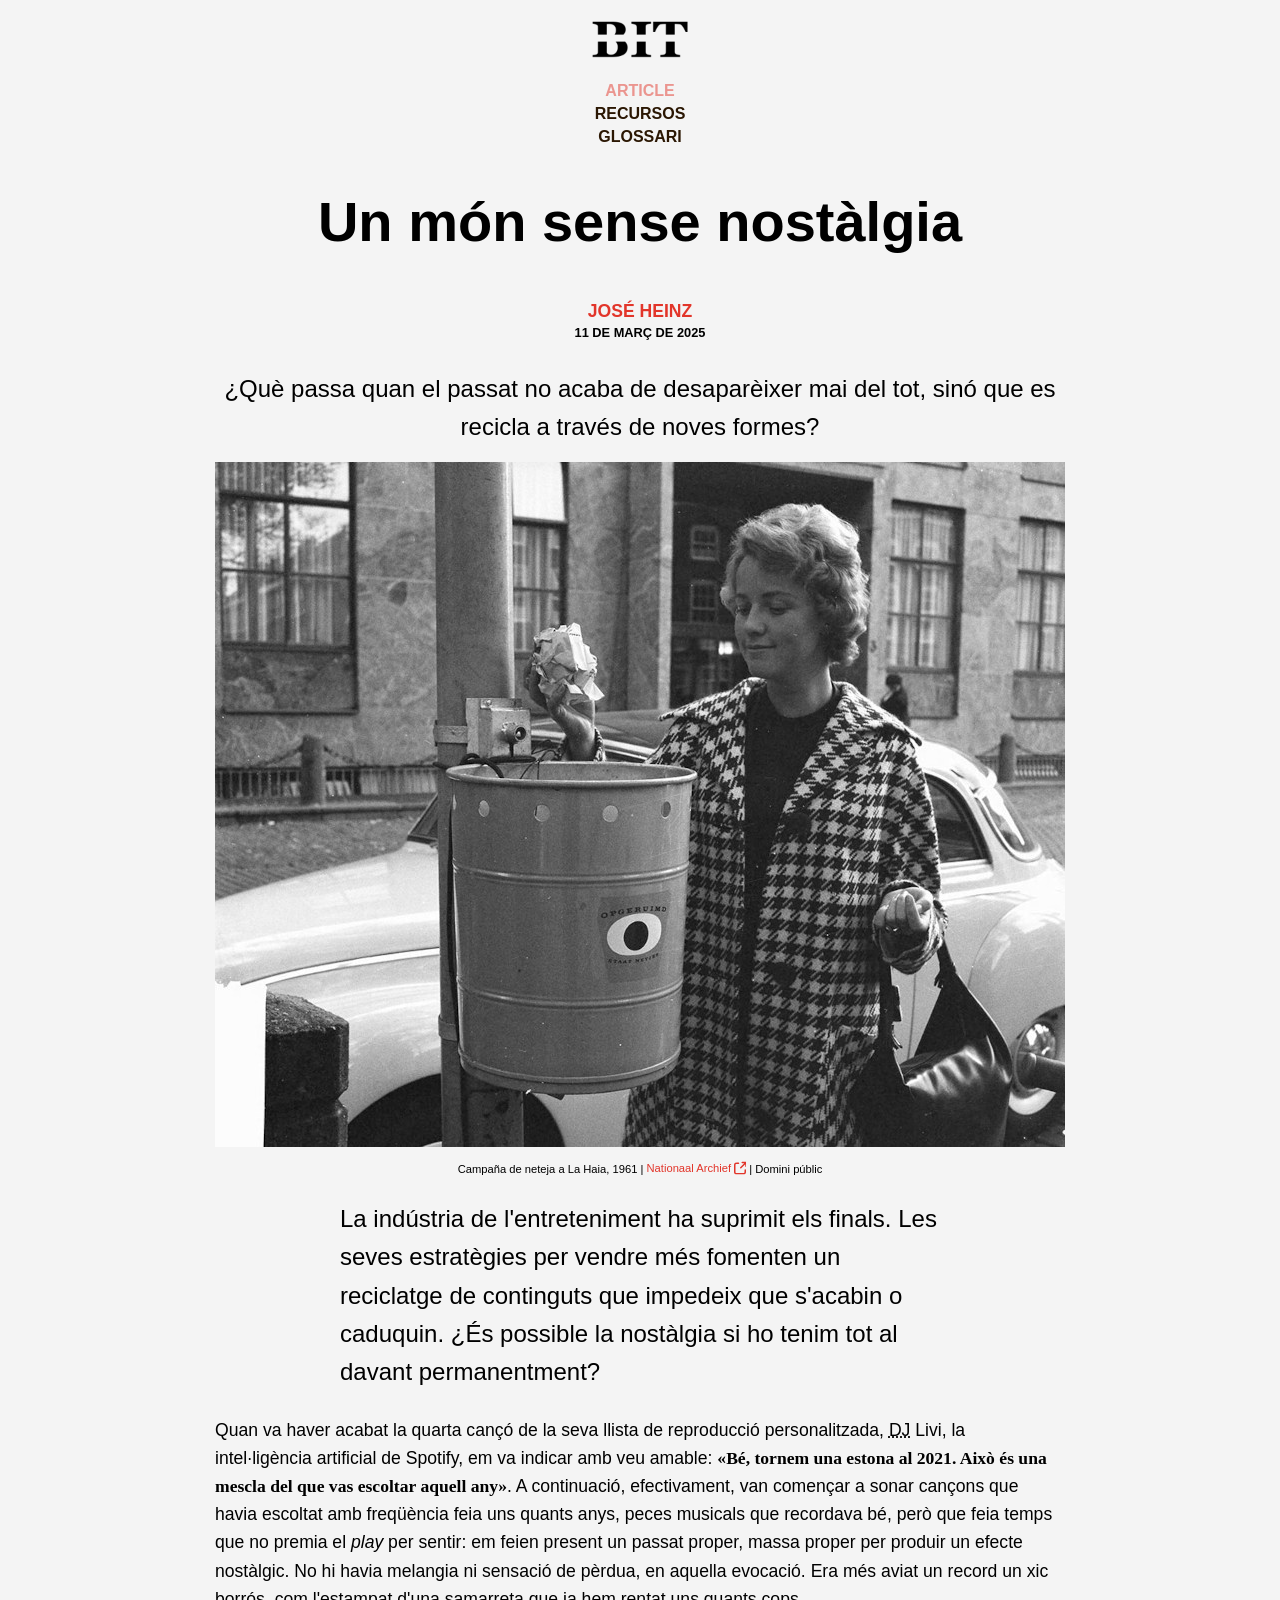
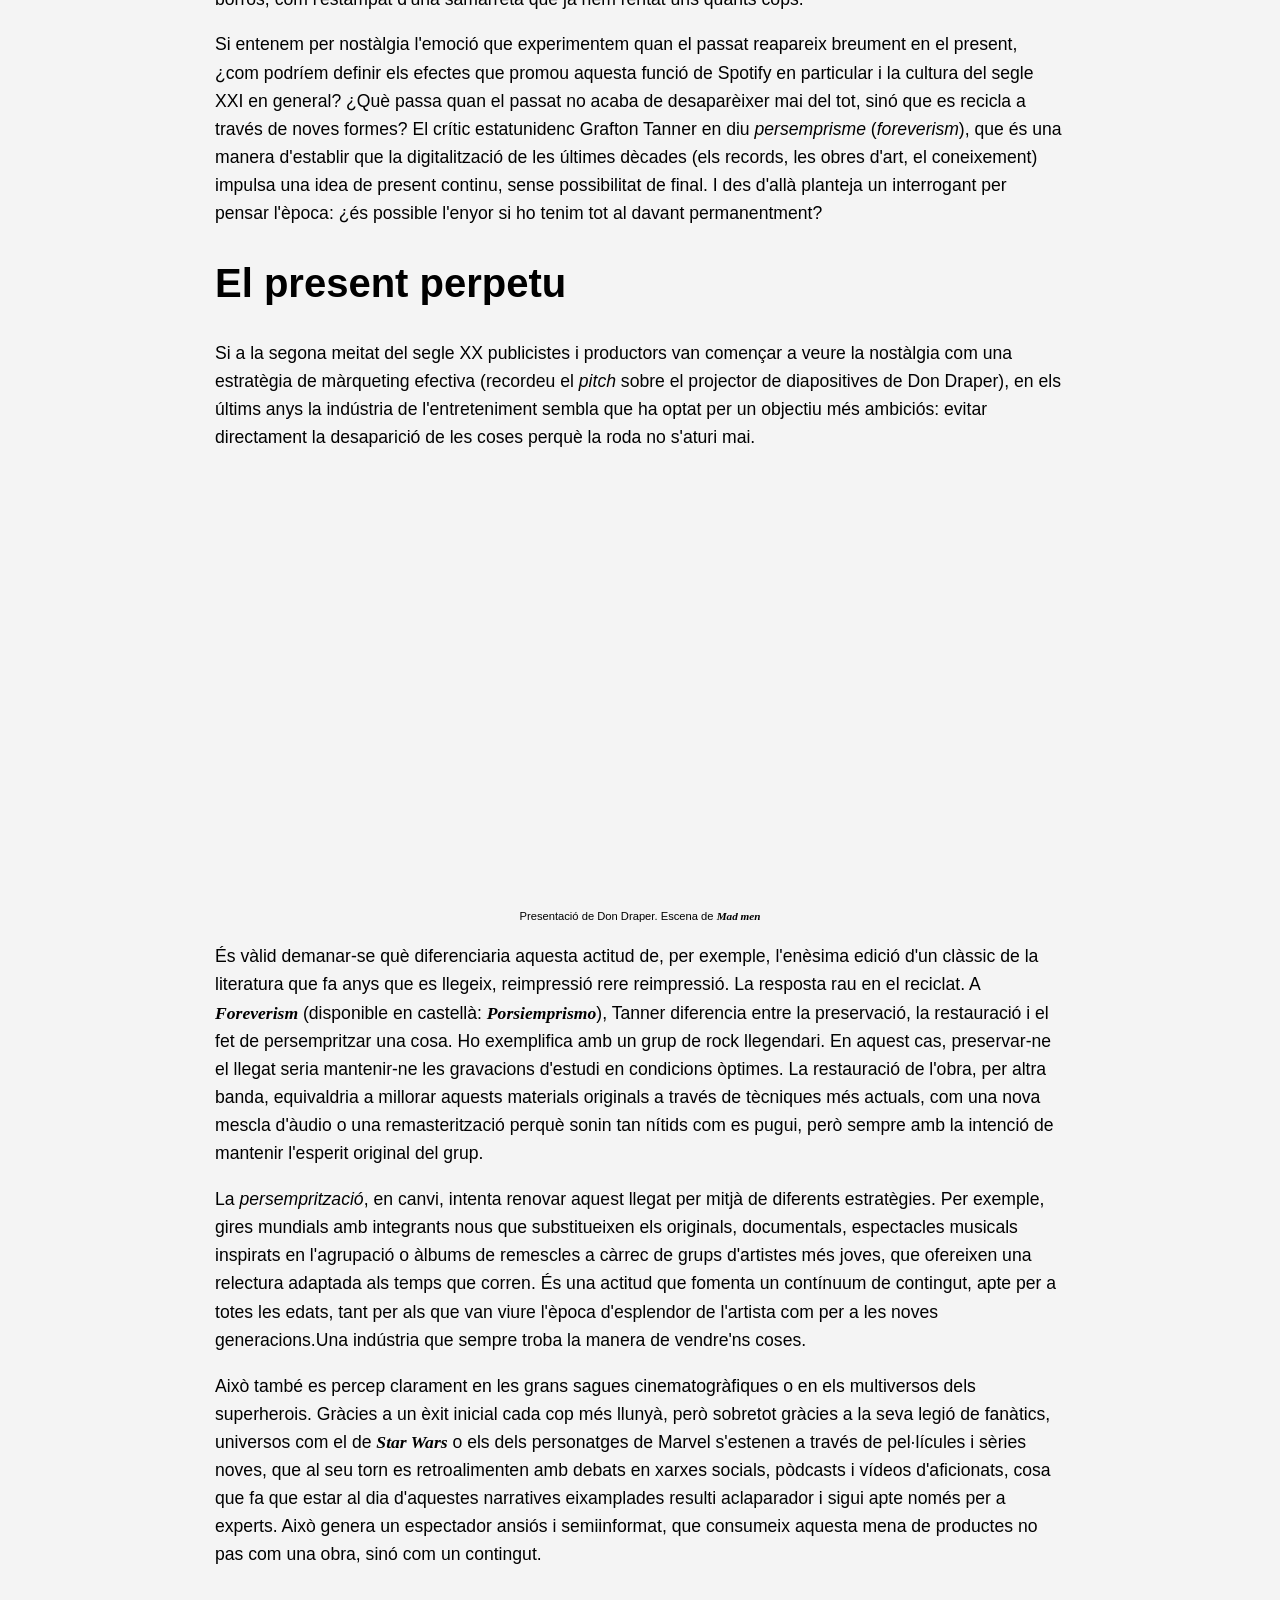
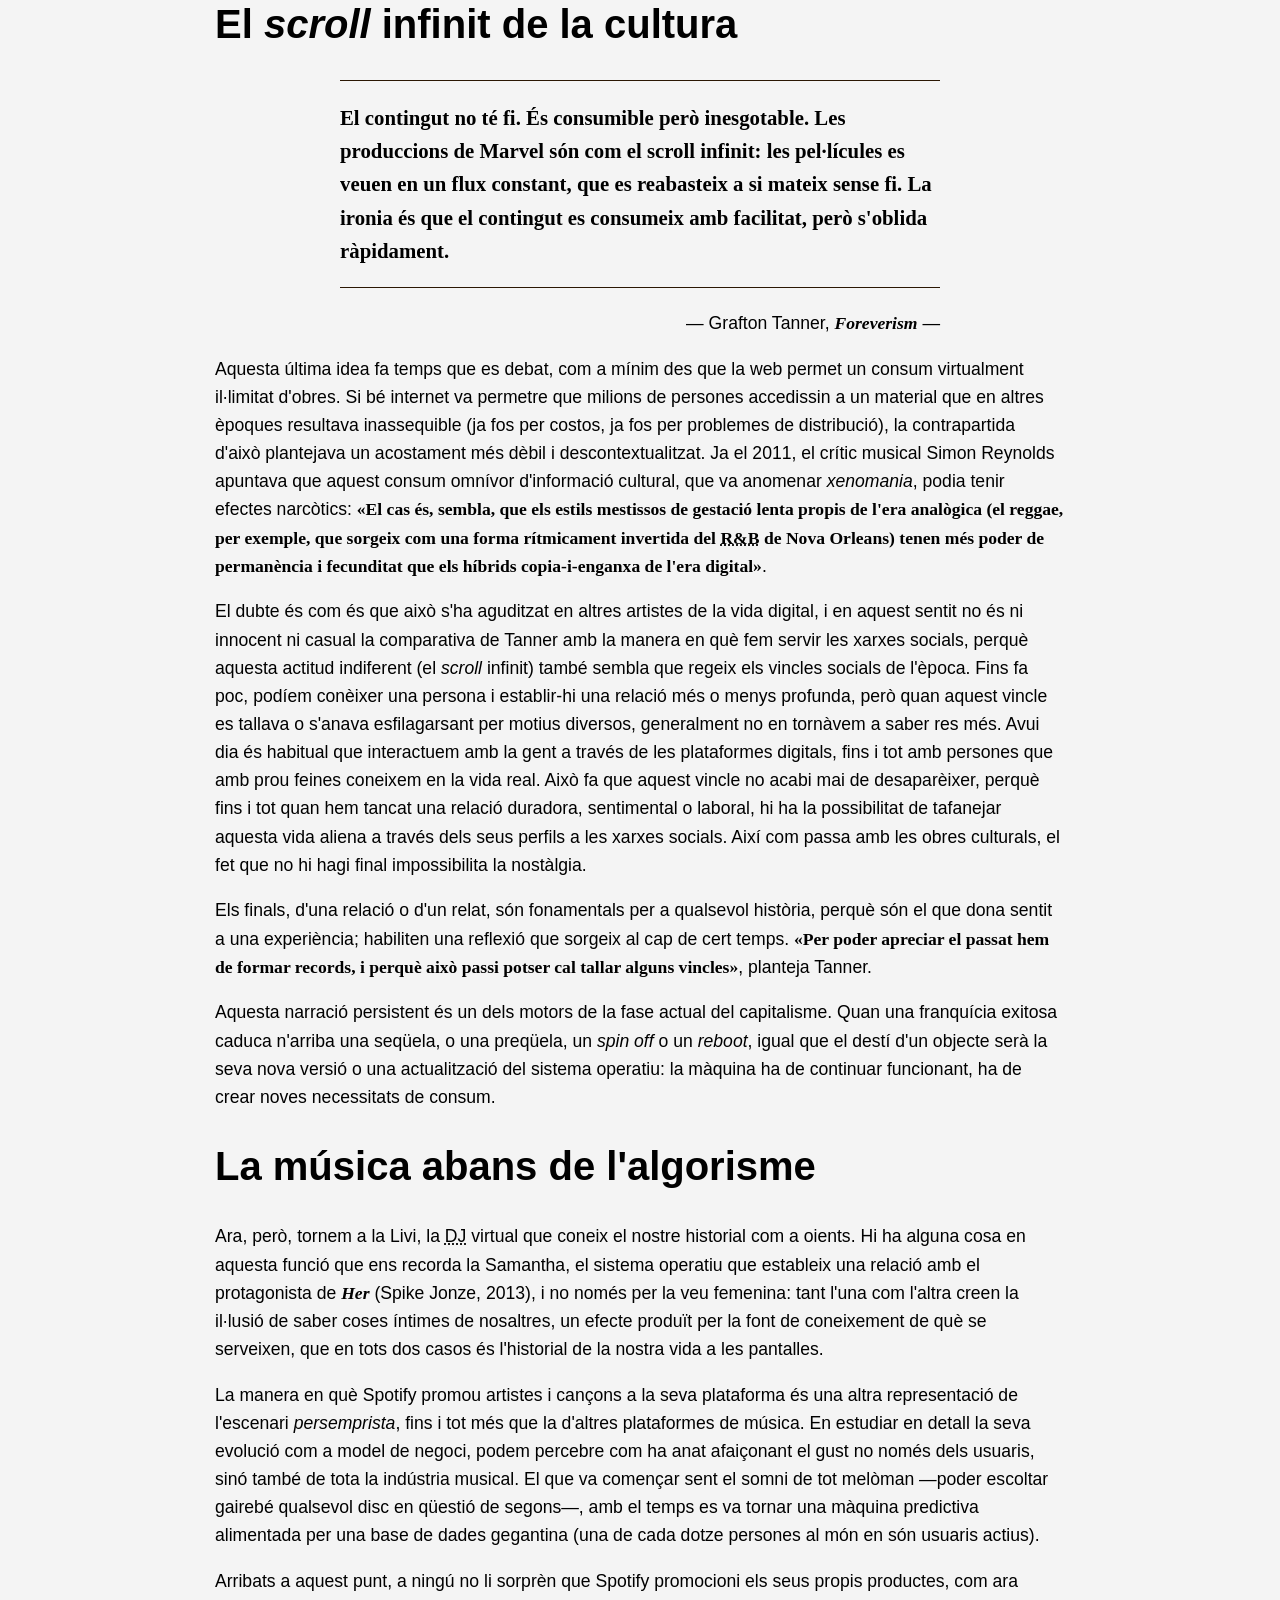
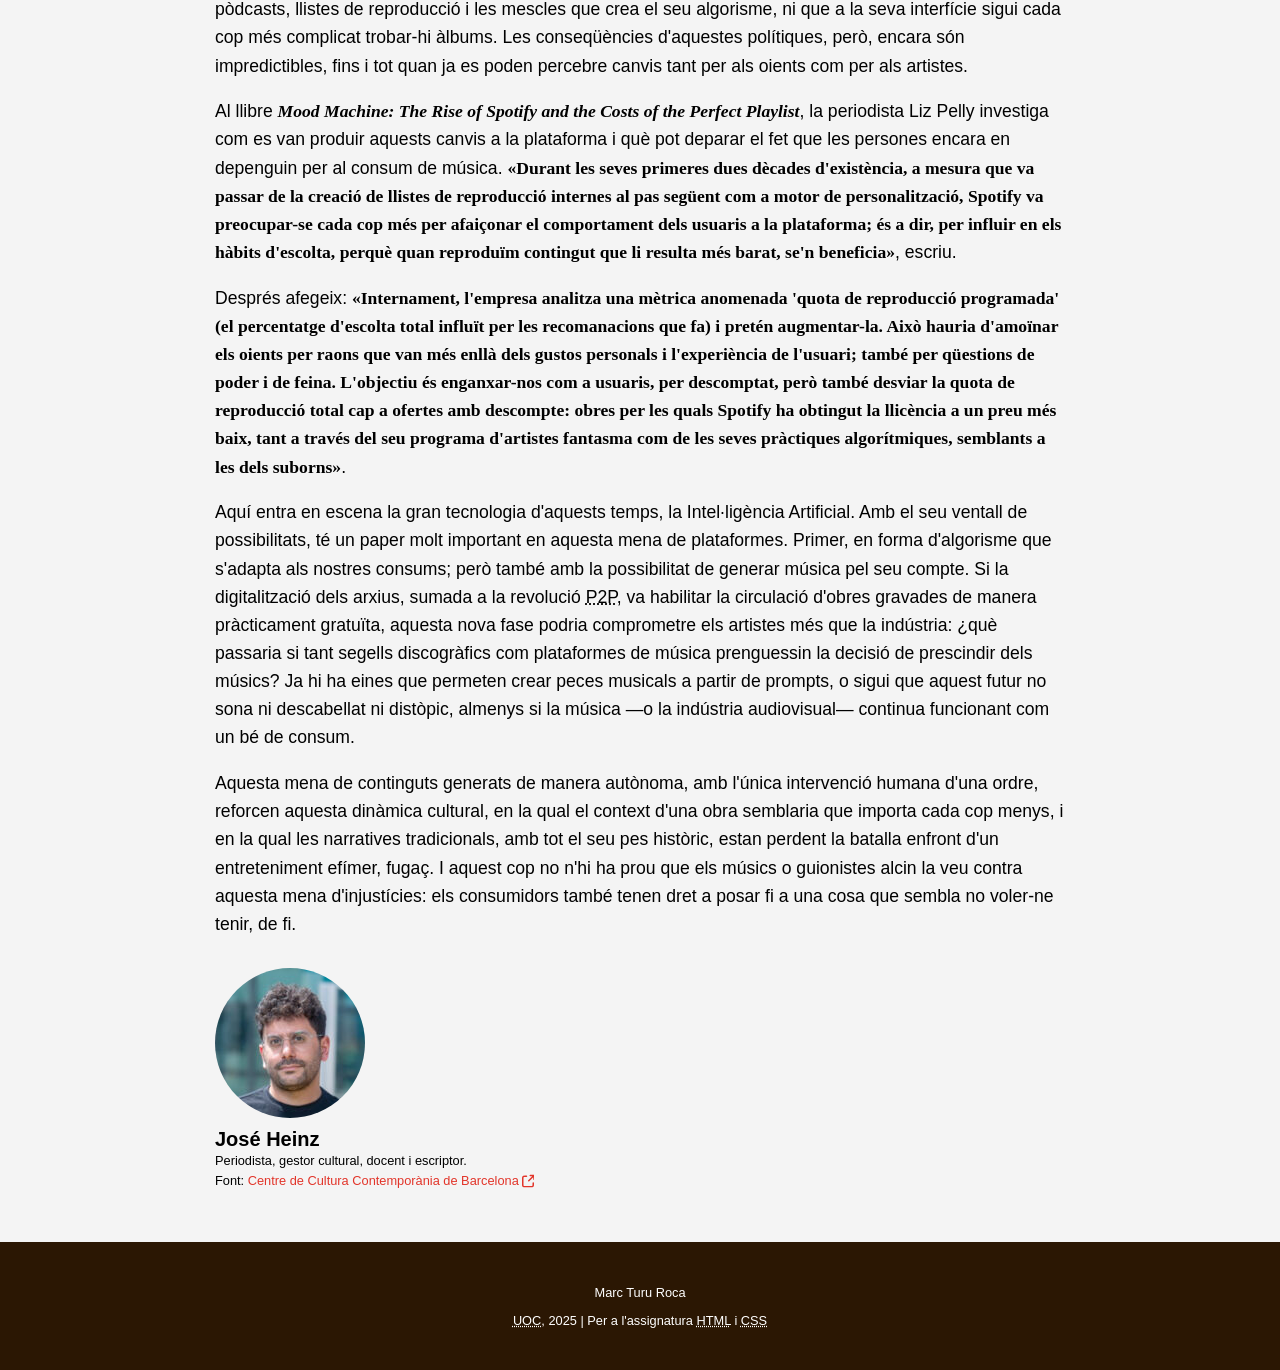
==== commit b61630f7: "Millores en l'estil de les tres pàgines. Falta acabar de revisar amb l'enunciat" ====
--- a/index.html
+++ b/index.html
@@ -9,11 +9,11 @@
 </head>
 
 <body>
-    <!-- Header principal utilitzat a les 3 vistes de la pàgina web. -->
+
     <header>
-       <a href="index.html">
-            <img src="img/bit-logo.svg" alt="Bit Logo" />
-        </a>
+      <a href="index.html"> 
+        <img src="img/bit-logo.svg" alt="Logotip de Bit" /> 
+      </a>
     </header>
 
     <nav>
@@ -29,230 +29,249 @@
       <article>
         <h1>Un món sense nostàlgia</h1>
 
-        <p class="autor">JOSÉ HEINZ</p>
-        <time datetime="2025-03-11">11 DE MARÇ DE 2025</time>
-
-        <p class="primera-introduccio">¿Què passa quan el passat no acaba de desaparèixer mai del tot, sinó que es
-          recicla a través de noves formes?</p>
-
-        <figure>
-          <img src="img/nostalgia.jpg" alt="Imatge principal de l'article" />
-          <figcaption>Campaña de neteja a La Haia, 1961 |
-            <a href="https://www.nationaalarchief.nl/onderzoeken/fotocollectie/a9e473b4-d0b4-102d-bcf8-003048976d84" 
-              class="link_extern" target="_blank">Nationaal Archief <img src="img/external-link.svg" alt="Enllaç extern" /></a>
-              | Domini públic
-          </figcaption>
-        </figure>
-        
-        <p class="segona-introduccio">La indústria de l'entreteniment ha suprimit els finals. Les seves estratègies per
-          vendre més fomenten un reciclatge de continguts que impedeix que s'acabin o
-          caduquin. ¿És possible la nostàlgia si ho tenim tot al davant permanentment? </p>
-
-        <p>Quan va haver acabat la quarta cançó de la seva llista de reproducció
-          personalitzada, <abbr title="Disc Jockey">DJ</abbr> Livi, la intel·ligència artificial de Spotify, em va indicar amb veu
-          amable: <q>Bé, tornem una estona al 2021. Això és una mescla del que vas
-          escoltar aquell any</q>. A continuació, efectivament, van començar a sonar cançons
-          que havia escoltat amb freqüència feia uns quants anys, peces musicals que
-          recordava bé, però que feia temps que no premia el <i lang="en">play</i> per sentir: em feien
-          present un passat proper, massa proper per produir un efecte nostàlgic. No hi
-          havia melangia ni sensació de pèrdua, en aquella evocació. Era més aviat un
-          record un xic borrós, com l'estampat d'una samarreta que ja hem rentat uns quants
-          cops.</p>
-
-        <p>Si entenem per nostàlgia l'emoció que experimentem quan el passat reapareix
-          breument en el present, ¿com podríem definir els efectes que promou aquesta
-          funció de Spotify en particular i la cultura del segle XXI en general? ¿Què passa
-          quan el passat no acaba de desaparèixer mai del tot, sinó que es recicla a través
-          de noves formes? El crític estatunidenc Grafton Tanner en diu <em>persemprisme</em>
-          (<i lang="en">foreverism</i>), que és una manera d'establir que la digitalització de les últimes
-          dècades (els records, les obres d'art, el coneixement) impulsa una idea de present
-          continu, sense possibilitat de final. I des d'allà planteja un interrogant per pensar
-          l'època: ¿és possible l'enyor si ho tenim tot al davant permanentment?</p>
-
-        <section>
-          <h2>El present perpetu</h2>
-
-          <p>Si a la segona meitat del segle XX publicistes i productors van començar a veure
-            la nostàlgia com una estratègia de màrqueting efectiva (recordeu el <i lang="en">pitch</i> sobre el
-            projector de diapositives de Don Draper), en els últims anys la indústria de
-            l'entreteniment sembla que ha optat per un objectiu més ambiciós: evitar
-            directament la desaparició de les coses perquè la roda no s'aturi mai.</p>
-
-          <figure class="video-figure">
-            <iframe src="https://www.youtube.com/embed/rq3n2sJ43Hg" 
-                    title="The Carousel Pitch from Mad Men Season 1 Episode 13" 
-                    frameborder="0" 
-                    allow="accelerometer; autoplay; clipboard-write; encrypted-media; gyroscope; picture-in-picture; web-share" 
-                    referrerpolicy="strict-origin-when-cross-origin" 
-                    allowfullscreen>
-            </iframe>
-            <figcaption>Presentació de Don Draper. Escena de <b><i class="conceptes-amb-serif" lang="en">Mad men</i></b></figcaption>
+          <p class="autor">JOSÉ HEINZ</p>
+          <time datetime="2025-03-11">11 DE MARÇ DE 2025</time>
+
+          <p class="primera-introduccio">¿Què passa quan el passat no acaba de desaparèixer mai del tot, sinó 
+            que es recicla a través de noves formes?</p>
+
+          <figure>
+            <img src="img/nostalgia.jpg" alt="Imatge principal de l'article"/>
+            <figcaption>Campaña de neteja a La Haia, 1961 |
+              <a 
+                href="https://www.nationaalarchief.nl/onderzoeken/fotocollectie/a9e473b4-d0b4-102d-bcf8-003048976d84" 
+                class="link_extern" 
+                target="_blank"
+              >
+                Nationaal Archief
+              </a> | Domini públic
+            </figcaption>
           </figure>
-
-          <p>És vàlid demanar-se què diferenciaria aquesta actitud de, per exemple, l'enèsima
-            edició d'un clàssic de la literatura que fa anys que es llegeix, reimpressió rere
-            reimpressió. La resposta rau en el reciclat. A <strong><i class="conceptes-amb-serif" lang="en">Foreverism</i></strong> (disponible en castellà:
-            <strong><em class="conceptes-amb-serif" lang="en">Porsiemprismo</em></strong>), Tanner diferencia entre la preservació, la restauració i el fet de
-            persempritzar una cosa. Ho exemplifica amb un grup de rock llegendari. En aquest
-            cas, preservar-ne el llegat seria mantenir-ne les gravacions d'estudi en condicions
-            òptimes. La restauració de l'obra, per altra banda, equivaldria a millorar aquests
-            materials originals a través de tècniques més actuals, com una nova mescla
-            d'àudio o una remasterització perquè sonin tan nítids com es pugui, però sempre
-            amb la intenció de mantenir l'esperit original del grup.</p>
-
-          <p>La <em>persemprització</em>, en canvi, intenta renovar aquest llegat per mitjà de diferents
-            estratègies. Per exemple, gires mundials amb integrants nous que substitueixen
-            els originals, documentals, espectacles musicals inspirats en l'agrupació o àlbums
-            de remescles a càrrec de grups d'artistes més joves, que ofereixen una relectura
-            adaptada als temps que corren. És una actitud que fomenta un contínuum de
-            contingut, apte per a totes les edats, tant per als que van viure l'època d'esplendor
-            de l'artista com per a les noves generacions.Una indústria que sempre troba la
-            manera de vendre'ns coses.</p>
-
-          <p>Això també es percep clarament en les grans sagues cinematogràfiques o en els
-            multiversos dels superherois. Gràcies a un èxit inicial cada cop més llunyà, però
-            sobretot gràcies a la seva legió de fanàtics, universos com el de 
-            <b><i class="conceptes-amb-serif" lang="en">Star Wars</i></b> o els
-            dels personatges de Marvel s'estenen a través de pel·lícules i sèries noves, que al
-            seu torn es retroalimenten amb debats en xarxes socials, pòdcasts i vídeos
-            d'aficionats, cosa que fa que estar al dia d'aquestes narratives eixamplades resulti
-            aclaparador i sigui apte només per a experts. Això genera un espectador ansiós i
-            semiinformat, que consumeix aquesta mena de productes no pas com una obra,
-            sinó com un contingut.</p>
-        </section>
-
-        <section>
-          <h2>El <i lang="en">scroll</i> infinit de la cultura</h2>
-
-          <blockquote>
-            El contingut no té fi. És consumible però inesgotable. Les produccions de
-            Marvel són com el scroll infinit: les pel·lícules es veuen en un flux constant,
-            que es reabasteix a si mateix sense fi. La ironia és que el contingut es
-            consumeix amb facilitat, però s'oblida ràpidament.
-          </blockquote>
-          <p class ="blockquote-footer">— Grafton Tanner, <cite lang="en">Foreverism</cite> —</p>
-
-          <p>Aquesta última idea fa temps que es debat, com a mínim des que la web permet
-            un consum virtualment il·limitat d'obres. Si bé internet va permetre que milions de
-            persones accedissin a un material que en altres èpoques resultava inassequible
-            (ja fos per costos, ja fos per problemes de distribució), la contrapartida d'això
-            plantejava un acostament més dèbil i descontextualitzat. Ja el 2011, el crític
-            musical Simon Reynolds apuntava que aquest consum omnívor d'informació
-            cultural, que va anomenar <em lang="en">xenomania</em>, podia tenir efectes narcòtics: <q>El cas és,
-            sembla, que els estils mestissos de gestació lenta propis de l'era analògica
-            (el reggae, per exemple, que sorgeix com una forma rítmicament invertida
-            del <abbr title="Rythm and Blues">R&B</abbr> de Nova Orleans) tenen més poder de permanència i fecunditat que
-            els híbrids copia-i-enganxa de l'era digital</q>.</p>
-
-          <p>El dubte és com és que això s'ha aguditzat en altres artistes de la vida digital, i en
-            aquest sentit no és ni innocent ni casual la comparativa de Tanner amb la manera
-            en què fem servir les xarxes socials, perquè aquesta actitud indiferent (el <i lang="en">scroll</i>
-            infinit) també sembla que regeix els vincles socials de l'època. Fins fa poc, podíem
-            conèixer una persona i establir-hi una relació més o menys profunda, però quan
-            aquest vincle es tallava o s'anava esfilagarsant per motius diversos, generalment
-            no en tornàvem a saber res més. Avui dia és habitual que interactuem amb la gent
-            a través de les plataformes digitals, fins i tot amb persones que amb prou feines
-            coneixem en la vida real. Això fa que aquest vincle no acabi mai de desaparèixer,
-            perquè fins i tot quan hem tancat una relació duradora, sentimental o laboral, hi ha
-            la possibilitat de tafanejar aquesta vida aliena a través dels seus perfils a les
-            xarxes socials. Així com passa amb les obres culturals, el fet que no hi hagi final
-            impossibilita la nostàlgia.</p>
-
-          <p>Els finals, d'una relació o d'un relat, són fonamentals per a qualsevol història,
-            perquè són el que dona sentit a una experiència; habiliten una reflexió que sorgeix
-            al cap de cert temps. <q>Per poder apreciar el passat hem de formar records, i
-            perquè això passi potser cal tallar alguns vincles</q>, planteja Tanner.</p>
-
-          <p>Aquesta narració persistent és un dels motors de la fase actual del capitalisme.
-            Quan una franquícia exitosa caduca n'arriba una seqüela, o una preqüela, un 
-            <i lang="en">spin off</i> o un <i lang="en">reboot</i>, igual que el destí d'un objecte 
-            serà la seva nova versió o una actualització del sistema operatiu: la màquina ha de continuar 
-            funcionant, ha de crear noves necessitats de consum.</p>
-        </section>
           
-        <section>
-          <h2>La música abans de l'algorisme</h2>
-
-          <p>Ara, però, tornem a la Livi, la <abbr title="Disc Jockey">DJ</abbr> virtual que coneix el nostre historial 
-            com a oients. Hi ha alguna cosa en aquesta funció que ens recorda la Samantha, el sistema
-            operatiu que estableix una relació amb el protagonista de <cite lang="en">Her</cite> (Spike Jonze, 2013),
-            i no només per la veu femenina: tant l'una com l'altra creen la il·lusió de saber
-            coses íntimes de nosaltres, un efecte produït per la font de coneixement de què se
-            serveixen, que en tots dos casos és l'historial de la nostra vida a les pantalles.</p>
-        
-          <p>La manera en què Spotify promou artistes i cançons a la seva plataforma és una
-            altra representació de l'escenari <em>persemprista</em>, fins i tot més que la d'altres
-            plataformes de música. En estudiar en detall la seva evolució com a model de
-            negoci, podem percebre com ha anat afaiçonant el gust no només dels usuaris,
-            sinó també de tota la indústria musical. El que va començar sent el somni de tot
-            melòman —poder escoltar gairebé qualsevol disc en qüestió de segons—, amb el
-            temps es va tornar una màquina predictiva alimentada per una base de dades
-            gegantina (una de cada dotze persones al món en són usuaris actius).</p>
-
-          <p>Arribats a aquest punt, a ningú no li sorprèn que Spotify promocioni els seus propis
-            productes, com ara pòdcasts, llistes de reproducció i les mescles que crea el seu
-            algorisme, ni que a la seva interfície sigui cada cop més complicat trobar-hi
-            àlbums. Les conseqüències d'aquestes polítiques, però, encara són impredictibles,
-            fins i tot quan ja es poden percebre canvis tant per als oients com per als artistes.</p>
-
-          <p>Al llibre <cite lang="en">Mood Machine: The Rise of Spotify and the Costs of the Perfect
-            Playlist</cite>, la periodista Liz Pelly investiga com es van produir aquests canvis a la
-            plataforma i què pot deparar el fet que les persones encara en depenguin per al
-            consum de música. <q>Durant les seves primeres dues dècades d'existència, a
-            mesura que va passar de la creació de llistes de reproducció internes al pas
-            següent com a motor de personalització, Spotify va preocupar-se cada cop
-            més per afaiçonar el comportament dels usuaris a la plataforma; és a dir, per
-            influir en els hàbits d'escolta, perquè quan reproduïm contingut que li resulta
-            més barat, se'n beneficia</q>, escriu.</p>
-
-          <p>Després afegeix: <q>Internament, l'empresa analitza una mètrica anomenada
-            'quota de reproducció programada' (el percentatge d'escolta total influït per
-            les recomanacions que fa) i pretén augmentar-la. Això hauria d'amoïnar els
-            oients per raons que van més enllà dels gustos personals i l'experiència de
-            l'usuari; també per qüestions de poder i de feina. L'objectiu és enganxar-nos
-            com a usuaris, per descomptat, però també desviar la quota de reproducció
-            total cap a ofertes amb descompte: obres per les quals Spotify ha obtingut la
-            llicència a un preu més baix, tant a través del seu programa d'artistes
-            fantasma com de les seves pràctiques algorítmiques, semblants a les dels
-            suborns</q>.</p>
-
-          <p>Aquí entra en escena la gran tecnologia d'aquests temps, la Intel·ligència Artificial.
-            Amb el seu ventall de possibilitats, té un paper molt important en aquesta mena de
-            plataformes. Primer, en forma d'algorisme que s'adapta als nostres consums; però
-            també amb la possibilitat de generar música pel seu compte. Si la digitalització
-            dels arxius, sumada a la revolució <abbr title="Peer-to-Peer">P2P</abbr>, va habilitar la circulació d'obres gravades
-            de manera pràcticament gratuïta, aquesta nova fase podria comprometre els
-            artistes més que la indústria: ¿què passaria si tant segells discogràfics com
-            plataformes de música prenguessin la decisió de prescindir dels músics? Ja hi ha
-            eines que permeten crear peces musicals a partir de prompts, o sigui que aquest
-            futur no sona ni descabellat ni distòpic, almenys si la música —o la indústria
-            audiovisual— continua funcionant com un bé de consum.</p>
-
-          <p>Aquesta mena de continguts generats de manera autònoma, amb l'única
-            intervenció humana d'una ordre, reforcen aquesta dinàmica cultural, en la qual el
-            context d'una obra semblaria que importa cada cop menys, i en la qual les
-            narratives tradicionals, amb tot el seu pes històric, estan perdent la batalla enfront
-            d'un entreteniment efímer, fugaç. I aquest cop no n'hi ha prou que els músics o
-            guionistes alcin la veu contra aquesta mena d'injustícies: els consumidors també
-            tenen dret a posar fi a una cosa que sembla no voler-ne tenir, de fi.</p>
-        </section>
-
-        <figure class="jose-heinz">
-          <img src="img/jose-heinz.jpg" alt="José Heinz" />
-          <figcaption>
-            <h3>José Heinz</h3>
-            <p>Periodista, gestor cultural, docent i escriptor. </p>
-            <p>Font: <a href="https://lab.cccb.org/ca/un-mon-sense-nostalgia/" class="link_extern" target="_blank">
-               Centre de Cultura Contemporània de Barcelona <img src="img/external-link.svg" alt="Enllaç extern" /></a></p>
-          </figcaption>
-        </figure>
+          <p class="segona-introduccio">La indústria de l'entreteniment ha suprimit els finals. Les seves 
+            estratègies per vendre més fomenten un reciclatge de continguts que impedeix que s'acabin o
+            caduquin. ¿És possible la nostàlgia si ho tenim tot al davant permanentment?</p>
+
+            <p>Quan va haver acabat la quarta cançó de la seva llista de reproducció
+              personalitzada, <abbr title="Disc Jockey">DJ</abbr> Livi, la intel·ligència artificial de Spotify, 
+              em va indicar amb veu amable: <q>Bé, tornem una estona al 2021. Això és una mescla del que vas
+              escoltar aquell any</q>. A continuació, efectivament, van començar a sonar cançons
+              que havia escoltat amb freqüència feia uns quants anys, peces musicals que
+              recordava bé, però que feia temps que no premia el <i lang="en">play</i> per sentir: em feien
+              present un passat proper, massa proper per produir un efecte nostàlgic. No hi
+              havia melangia ni sensació de pèrdua, en aquella evocació. Era més aviat un
+              record un xic borrós, com l'estampat d'una samarreta que ja hem rentat uns quants
+              cops.</p>
+
+            <p>Si entenem per nostàlgia l'emoció que experimentem quan el passat reapareix
+              breument en el present, ¿com podríem definir els efectes que promou aquesta
+              funció de Spotify en particular i la cultura del segle XXI en general? ¿Què passa
+              quan el passat no acaba de desaparèixer mai del tot, sinó que es recicla a través
+              de noves formes? El crític estatunidenc Grafton Tanner en diu <em>persemprisme</em>
+              (<i lang="en">foreverism</i>), que és una manera d'establir que la digitalització de les últimes
+              dècades (els records, les obres d'art, el coneixement) impulsa una idea de present
+              continu, sense possibilitat de final. I des d'allà planteja un interrogant per pensar
+              l'època: ¿és possible l'enyor si ho tenim tot al davant permanentment?</p>
+
+          <section>
+            <h2>El present perpetu</h2>
+
+            <p>Si a la segona meitat del segle XX publicistes i productors van començar a veure
+              la nostàlgia com una estratègia de màrqueting efectiva (recordeu el <i lang="en">pitch</i> sobre el
+              projector de diapositives de Don Draper), en els últims anys la indústria de
+              l'entreteniment sembla que ha optat per un objectiu més ambiciós: evitar
+              directament la desaparició de les coses perquè la roda no s'aturi mai.</p>
+
+            <figure class="video-figure">
+              <iframe 
+                src="https://www.youtube.com/embed/rq3n2sJ43Hg" 
+                title="The Carousel Pitch from Mad Men Season 1 Episode 13" 
+                frameborder="0" 
+                allow="accelerometer; autoplay; clipboard-write; encrypted-media; gyroscope; picture-in-picture; web-share" 
+                referrerpolicy="strict-origin-when-cross-origin" 
+                allowfullscreen
+              ></iframe>
+              <figcaption>
+                Presentació de Don Draper. Escena de <cite lang="en">Mad men</cite>
+              </figcaption>
+            </figure>
+
+            <p>És vàlid demanar-se què diferenciaria aquesta actitud de, per exemple, l'enèsima
+              edició d'un clàssic de la literatura que fa anys que es llegeix, reimpressió rere
+              reimpressió. La resposta rau en el reciclat. A <strong><i class="conceptes-amb-serif" lang="en">Foreverism</i></strong>
+              (disponible en castellà: <strong><em class="conceptes-amb-serif" lang="en">Porsiemprismo</em></strong>), Tanner diferencia 
+              entre la preservació, la restauració i el fet de persempritzar una cosa. Ho exemplifica amb un grup de
+              rock llegendari. En aquest cas, preservar-ne el llegat seria mantenir-ne les gravacions d'estudi en 
+              condicions òptimes. La restauració de l'obra, per altra banda, equivaldria a millorar aquests
+              materials originals a través de tècniques més actuals, com una nova mescla
+              d'àudio o una remasterització perquè sonin tan nítids com es pugui, però sempre
+              amb la intenció de mantenir l'esperit original del grup.</p>
+
+            <p>La <em>persemprització</em>, en canvi, intenta renovar aquest llegat per mitjà de diferents
+              estratègies. Per exemple, gires mundials amb integrants nous que substitueixen
+              els originals, documentals, espectacles musicals inspirats en l'agrupació o àlbums
+              de remescles a càrrec de grups d'artistes més joves, que ofereixen una relectura
+              adaptada als temps que corren. És una actitud que fomenta un contínuum de
+              contingut, apte per a totes les edats, tant per als que van viure l'època d'esplendor
+              de l'artista com per a les noves generacions.Una indústria que sempre troba la
+              manera de vendre'ns coses.</p>
+
+            <p>Això també es percep clarament en les grans sagues cinematogràfiques o en els
+              multiversos dels superherois. Gràcies a un èxit inicial cada cop més llunyà, però
+              sobretot gràcies a la seva legió de fanàtics, universos com el de 
+              <b><i class="conceptes-amb-serif" lang="en">Star Wars</i></b> o els
+              dels personatges de Marvel s'estenen a través de pel·lícules i sèries noves, que al
+              seu torn es retroalimenten amb debats en xarxes socials, pòdcasts i vídeos
+              d'aficionats, cosa que fa que estar al dia d'aquestes narratives eixamplades resulti
+              aclaparador i sigui apte només per a experts. Això genera un espectador ansiós i
+              semiinformat, que consumeix aquesta mena de productes no pas com una obra,
+              sinó com un contingut.</p>
+          </section>
+
+          <section>
+            <h2>El <i lang="en">scroll</i> infinit de la cultura</h2>
+
+            <blockquote>
+              El contingut no té fi. És consumible però inesgotable. Les produccions de
+              Marvel són com el scroll infinit: les pel·lícules es veuen en un flux constant,
+              que es reabasteix a si mateix sense fi. La ironia és que el contingut es
+              consumeix amb facilitat, però s'oblida ràpidament.
+            </blockquote>
+            <p class ="blockquote-footer">— Grafton Tanner, <cite lang="en">Foreverism</cite> —</p>
+
+            <p>Aquesta última idea fa temps que es debat, com a mínim des que la web permet
+              un consum virtualment il·limitat d'obres. Si bé internet va permetre que milions de
+              persones accedissin a un material que en altres èpoques resultava inassequible
+              (ja fos per costos, ja fos per problemes de distribució), la contrapartida d'això
+              plantejava un acostament més dèbil i descontextualitzat. Ja el 2011, el crític
+              musical Simon Reynolds apuntava que aquest consum omnívor d'informació
+              cultural, que va anomenar <em lang="en">xenomania</em>, podia tenir efectes narcòtics: <q>El cas és,
+              sembla, que els estils mestissos de gestació lenta propis de l'era analògica
+              (el reggae, per exemple, que sorgeix com una forma rítmicament invertida
+              del <abbr title="Rythm and Blues">R&B</abbr> de Nova Orleans) tenen més poder de permanència i fecunditat que
+              els híbrids copia-i-enganxa de l'era digital</q>.</p>
+
+            <p>El dubte és com és que això s'ha aguditzat en altres artistes de la vida digital, i en
+              aquest sentit no és ni innocent ni casual la comparativa de Tanner amb la manera
+              en què fem servir les xarxes socials, perquè aquesta actitud indiferent (el <i lang="en">scroll</i>
+              infinit) també sembla que regeix els vincles socials de l'època. Fins fa poc, podíem
+              conèixer una persona i establir-hi una relació més o menys profunda, però quan
+              aquest vincle es tallava o s'anava esfilagarsant per motius diversos, generalment
+              no en tornàvem a saber res més. Avui dia és habitual que interactuem amb la gent
+              a través de les plataformes digitals, fins i tot amb persones que amb prou feines
+              coneixem en la vida real. Això fa que aquest vincle no acabi mai de desaparèixer,
+              perquè fins i tot quan hem tancat una relació duradora, sentimental o laboral, hi ha
+              la possibilitat de tafanejar aquesta vida aliena a través dels seus perfils a les
+              xarxes socials. Així com passa amb les obres culturals, el fet que no hi hagi final
+              impossibilita la nostàlgia.</p>
+
+            <p>Els finals, d'una relació o d'un relat, són fonamentals per a qualsevol història,
+              perquè són el que dona sentit a una experiència; habiliten una reflexió que sorgeix
+              al cap de cert temps. <q>Per poder apreciar el passat hem de formar records, i
+              perquè això passi potser cal tallar alguns vincles</q>, planteja Tanner.</p>
+
+            <p>Aquesta narració persistent és un dels motors de la fase actual del capitalisme.
+              Quan una franquícia exitosa caduca n'arriba una seqüela, o una preqüela, un 
+              <i lang="en">spin off</i> o un <i lang="en">reboot</i>, igual que el destí d'un objecte 
+              serà la seva nova versió o una actualització del sistema operatiu: la màquina ha de continuar 
+              funcionant, ha de crear noves necessitats de consum.</p>
+          </section>
+            
+          <section>
+            <h2>La música abans de l'algorisme</h2>
+
+            <p>Ara, però, tornem a la Livi, la <abbr title="Disc Jockey">DJ</abbr> virtual que coneix el nostre historial 
+              com a oients. Hi ha alguna cosa en aquesta funció que ens recorda la Samantha, el sistema
+              operatiu que estableix una relació amb el protagonista de <cite lang="en">Her</cite> (Spike Jonze, 2013),
+              i no només per la veu femenina: tant l'una com l'altra creen la il·lusió de saber
+              coses íntimes de nosaltres, un efecte produït per la font de coneixement de què se
+              serveixen, que en tots dos casos és l'historial de la nostra vida a les pantalles.</p>
+          
+            <p>La manera en què Spotify promou artistes i cançons a la seva plataforma és una
+              altra representació de l'escenari <em>persemprista</em>, fins i tot més que la d'altres
+              plataformes de música. En estudiar en detall la seva evolució com a model de
+              negoci, podem percebre com ha anat afaiçonant el gust no només dels usuaris,
+              sinó també de tota la indústria musical. El que va començar sent el somni de tot
+              melòman —poder escoltar gairebé qualsevol disc en qüestió de segons—, amb el
+              temps es va tornar una màquina predictiva alimentada per una base de dades
+              gegantina (una de cada dotze persones al món en són usuaris actius).</p>
+
+            <p>Arribats a aquest punt, a ningú no li sorprèn que Spotify promocioni els seus propis
+              productes, com ara pòdcasts, llistes de reproducció i les mescles que crea el seu
+              algorisme, ni que a la seva interfície sigui cada cop més complicat trobar-hi
+              àlbums. Les conseqüències d'aquestes polítiques, però, encara són impredictibles,
+              fins i tot quan ja es poden percebre canvis tant per als oients com per als artistes.</p>
+
+            <p>Al llibre <cite lang="en">Mood Machine: The Rise of Spotify and the Costs of the Perfect
+              Playlist</cite>, la periodista Liz Pelly investiga com es van produir aquests canvis a la
+              plataforma i què pot deparar el fet que les persones encara en depenguin per al
+              consum de música. <q>Durant les seves primeres dues dècades d'existència, a
+              mesura que va passar de la creació de llistes de reproducció internes al pas
+              següent com a motor de personalització, Spotify va preocupar-se cada cop
+              més per afaiçonar el comportament dels usuaris a la plataforma; és a dir, per
+              influir en els hàbits d'escolta, perquè quan reproduïm contingut que li resulta
+              més barat, se'n beneficia</q>, escriu.</p>
+
+            <p>Després afegeix: <q>Internament, l'empresa analitza una mètrica anomenada
+              'quota de reproducció programada' (el percentatge d'escolta total influït per
+              les recomanacions que fa) i pretén augmentar-la. Això hauria d'amoïnar els
+              oients per raons que van més enllà dels gustos personals i l'experiència de
+              l'usuari; també per qüestions de poder i de feina. L'objectiu és enganxar-nos
+              com a usuaris, per descomptat, però també desviar la quota de reproducció
+              total cap a ofertes amb descompte: obres per les quals Spotify ha obtingut la
+              llicència a un preu més baix, tant a través del seu programa d'artistes
+              fantasma com de les seves pràctiques algorítmiques, semblants a les dels
+              suborns</q>.</p>
+
+            <p>Aquí entra en escena la gran tecnologia d'aquests temps, la Intel·ligència Artificial.
+              Amb el seu ventall de possibilitats, té un paper molt important en aquesta mena de
+              plataformes. Primer, en forma d'algorisme que s'adapta als nostres consums; però
+              també amb la possibilitat de generar música pel seu compte. Si la digitalització
+              dels arxius, sumada a la revolució <abbr title="Peer-to-Peer">P2P</abbr>, va habilitar la circulació d'obres gravades
+              de manera pràcticament gratuïta, aquesta nova fase podria comprometre els
+              artistes més que la indústria: ¿què passaria si tant segells discogràfics com
+              plataformes de música prenguessin la decisió de prescindir dels músics? Ja hi ha
+              eines que permeten crear peces musicals a partir de prompts, o sigui que aquest
+              futur no sona ni descabellat ni distòpic, almenys si la música —o la indústria
+              audiovisual— continua funcionant com un bé de consum.</p>
+
+            <p>Aquesta mena de continguts generats de manera autònoma, amb l'única
+              intervenció humana d'una ordre, reforcen aquesta dinàmica cultural, en la qual el
+              context d'una obra semblaria que importa cada cop menys, i en la qual les
+              narratives tradicionals, amb tot el seu pes històric, estan perdent la batalla enfront
+              d'un entreteniment efímer, fugaç. I aquest cop no n'hi ha prou que els músics o
+              guionistes alcin la veu contra aquesta mena d'injustícies: els consumidors també
+              tenen dret a posar fi a una cosa que sembla no voler-ne tenir, de fi.</p>
+          </section>
+
+          <figure class="jose-heinz">
+            <img src="img/jose-heinz.jpg" alt="José Heinz" />
+            <figcaption>
+              <h3>José Heinz</h3>
+              <p>Periodista, gestor cultural, docent i escriptor. </p>
+              <p> 
+                Font: 
+                <a 
+                  href="https://lab.cccb.org/ca/un-mon-sense-nostalgia/" 
+                  class="link_extern" 
+                  target="_blank"
+                >
+                  Centre de Cultura Contemporània de Barcelona
+                </a>
+              </p>
+            </figcaption>
+          </figure>
 
       </article>
     </main>
 
     <footer>
-    <p>Marc Turu Roca</p>
-    <p><a href="https://www.uoc.edu/">UOC</a>, 2025 | Per a l'assignatura HTML i CSS</p>
+      <p>Marc Turu Roca</p>
+      <p>
+        <a href="https://www.uoc.edu/" class="no-icon" target="_blank">
+          <abbr title="Universitat Oberta de Catalunya">UOC</abbr></a>, 2025 | Per a l'assignatura 
+        <abbr title="HyperText Markup Language">HTML</abbr> i <abbr title="Cascading Style Sheets">CSS</abbr>
+      </p>
     </footer>
     
 </body>
--- a/css/estils.css
+++ b/css/estils.css
@@ -13,6 +13,7 @@
    
 }
 
+/* ----- Estil pel blockquote, q i cite ----- */
 blockquote {
     font-family: var(--font-serif);
     font-weight: var(--font-quote-weight);
@@ -83,12 +84,16 @@
 footer {
     width: 100%;
     text-align: center;
+    font-size: 0.8rem;
     background-color: var(--color-quasi-negre);
     color: var(--color-blanc);
+    padding: 30px 0;
 }
 
 footer a {
     color: var(--color-blanc);
+    text-decoration: none;
+    cursor: pointer;
 }
 
 footer a:hover {
@@ -114,12 +119,13 @@
     line-height: 1.6;
 }
 
-/* FigCaption de la img d'index.html i de l'audio de recursos.html*/
+/* figcaption de la img i vídeo d'index.html i de l'audio de recursos.html*/
 figure figcaption {
     font-size: 0.7rem;
     margin: 0 0 20px 0;
 }
 
+/* Estils per als enllaços externs amb icona */
 a.link_extern {
     color: var(--color-vermell);
     text-decoration: none;
@@ -132,17 +138,22 @@
     color: var(--color-vermell-modificat);
 }
 
-a.link_extern img {
-    width: 16px;
-    height: 16px;
-    transition: color 0.25s ease;
-}
-
-a.link_extern:hover img {
-    content: url("../img/external-link-modif.svg");
-}
-
-/* ----- Estils específics de index.html ----- */
+a[href^="http"]:not(.no-icon)::after {
+  content: "";
+  display: inline-block;
+  background-size: 100%;
+  width: 15px;
+  height: 15px;
+  background-image: url("../img/external-link.svg");
+  transition: background-image 0.25s ease;
+  transform: translateY(-1.5px);
+}
+
+a[href^="http"]:not(.no-icon):hover::after {
+  background-image: url("../img/external-link-modif.svg");
+} 
+
+/* ----- Estils específics d'index.html ----- */
 .container.article h2 {
     font-size: 2.5rem;
 }
@@ -173,8 +184,8 @@
     max-width: 600px;
     margin-left: auto;
     margin-right: auto;
+    font-size: 1.5rem;
     text-align: left;
-    font-size: 1.5rem;
 }
 
 figure {
@@ -218,6 +229,7 @@
     align-items: flex-start;
     text-align: left;
     gap: 0;
+    margin: 30px 0 0 0;
 }
 
 .jose-heinz > img {
@@ -234,21 +246,20 @@
 
 .jose-heinz h3 {
     margin: 0;
-    font-size: 1.2rem;
+    font-size: 1.25rem;
 }
 
 .jose-heinz p {
     margin: 0;
-    font-size: 0.75rem;
-}
-
-
-/* ----- Estils específics  de recursos.html ----- */
+    font-size: 0.8rem;
+}
+
+/* ----- Estils específics de recursos.html ----- */
 .audio-container {
     display: flex;
     flex-direction: column;
     align-items: center;
-    border: 1px solid rgb(43 23 3);
+    border: 1px solid var(--color-quasi-negre);
     padding: 20px;
 }
 
@@ -278,10 +289,9 @@
     color: var(--color-vermell-modificat);
 }
 
-/* ----- Estils específics  de glossari.html ----- */
-
+/* ----- Estils específics de glossari.html ----- */
 .container.glossari h2 {
-    border-bottom: 1px solid rgb(43 23 3);
+    border-bottom: 1px solid var(--color-quasi-negre);
     font-size: 2rem;
 }
 
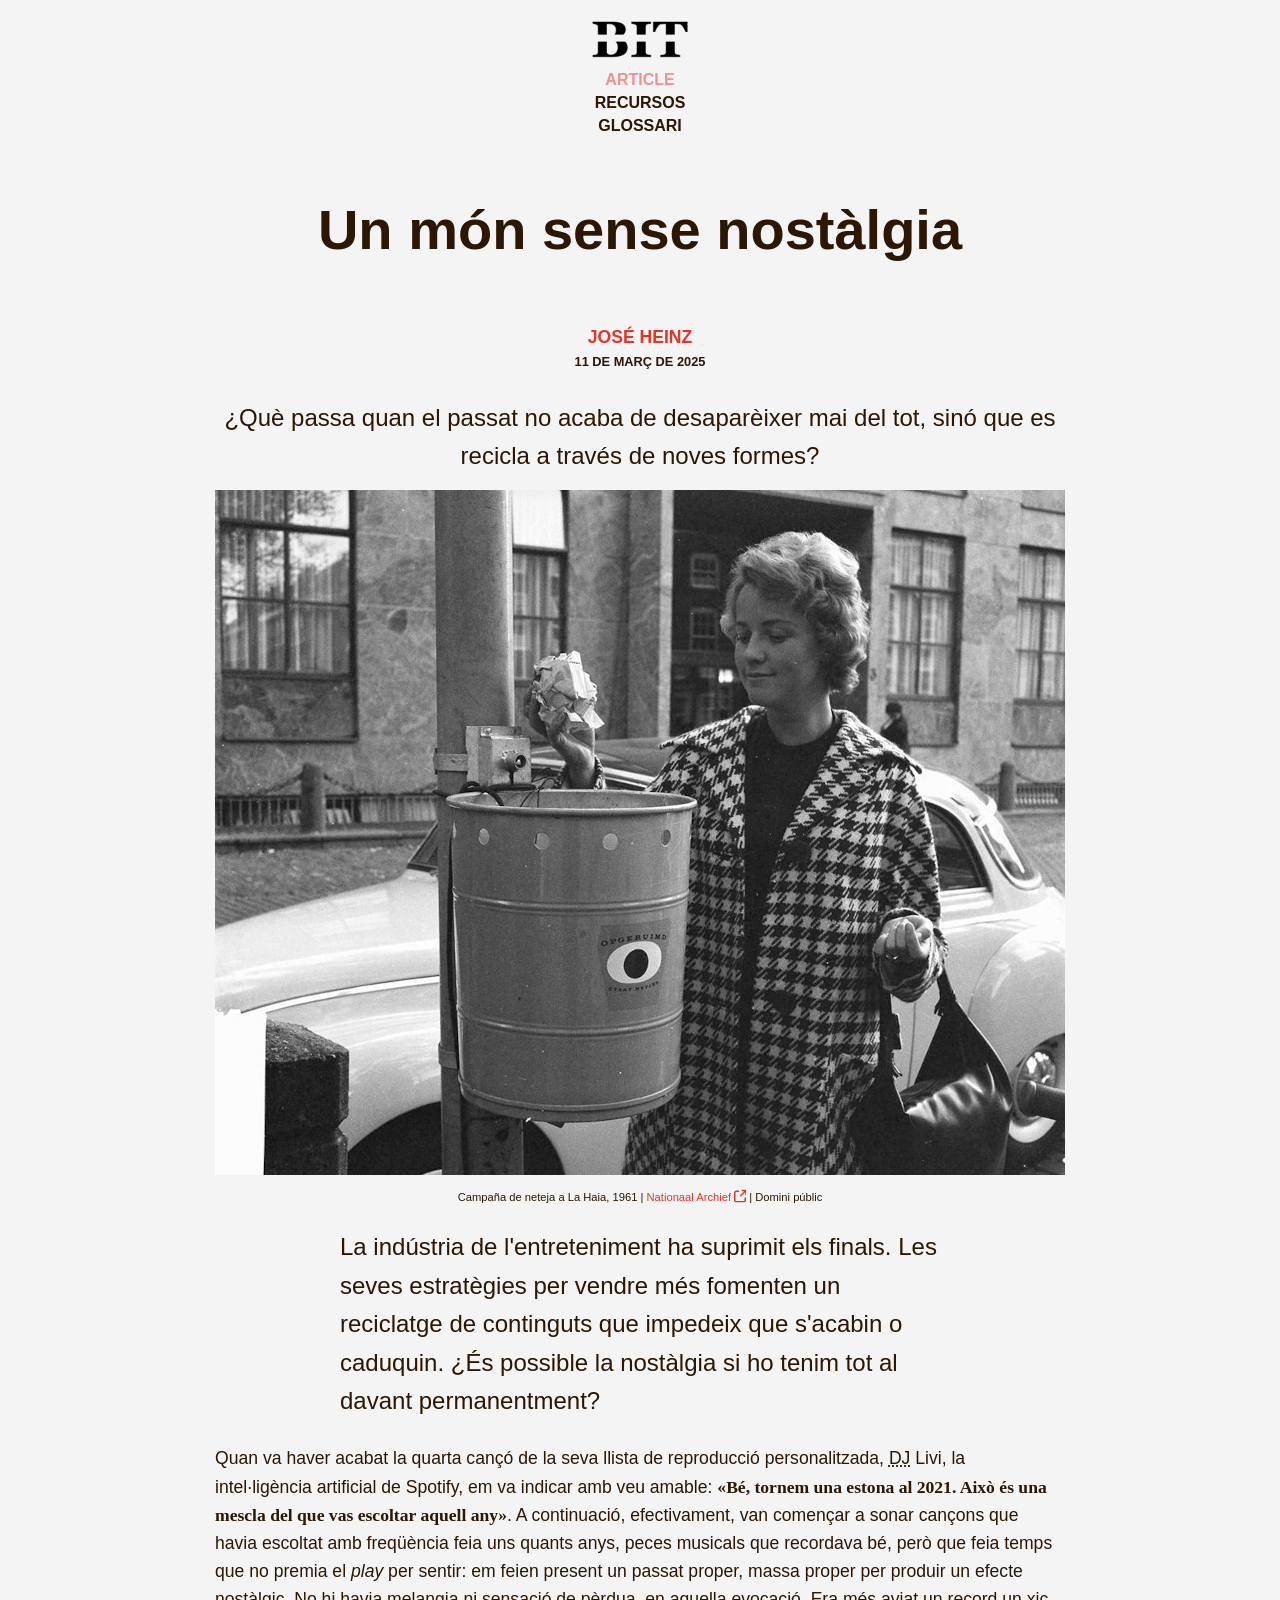
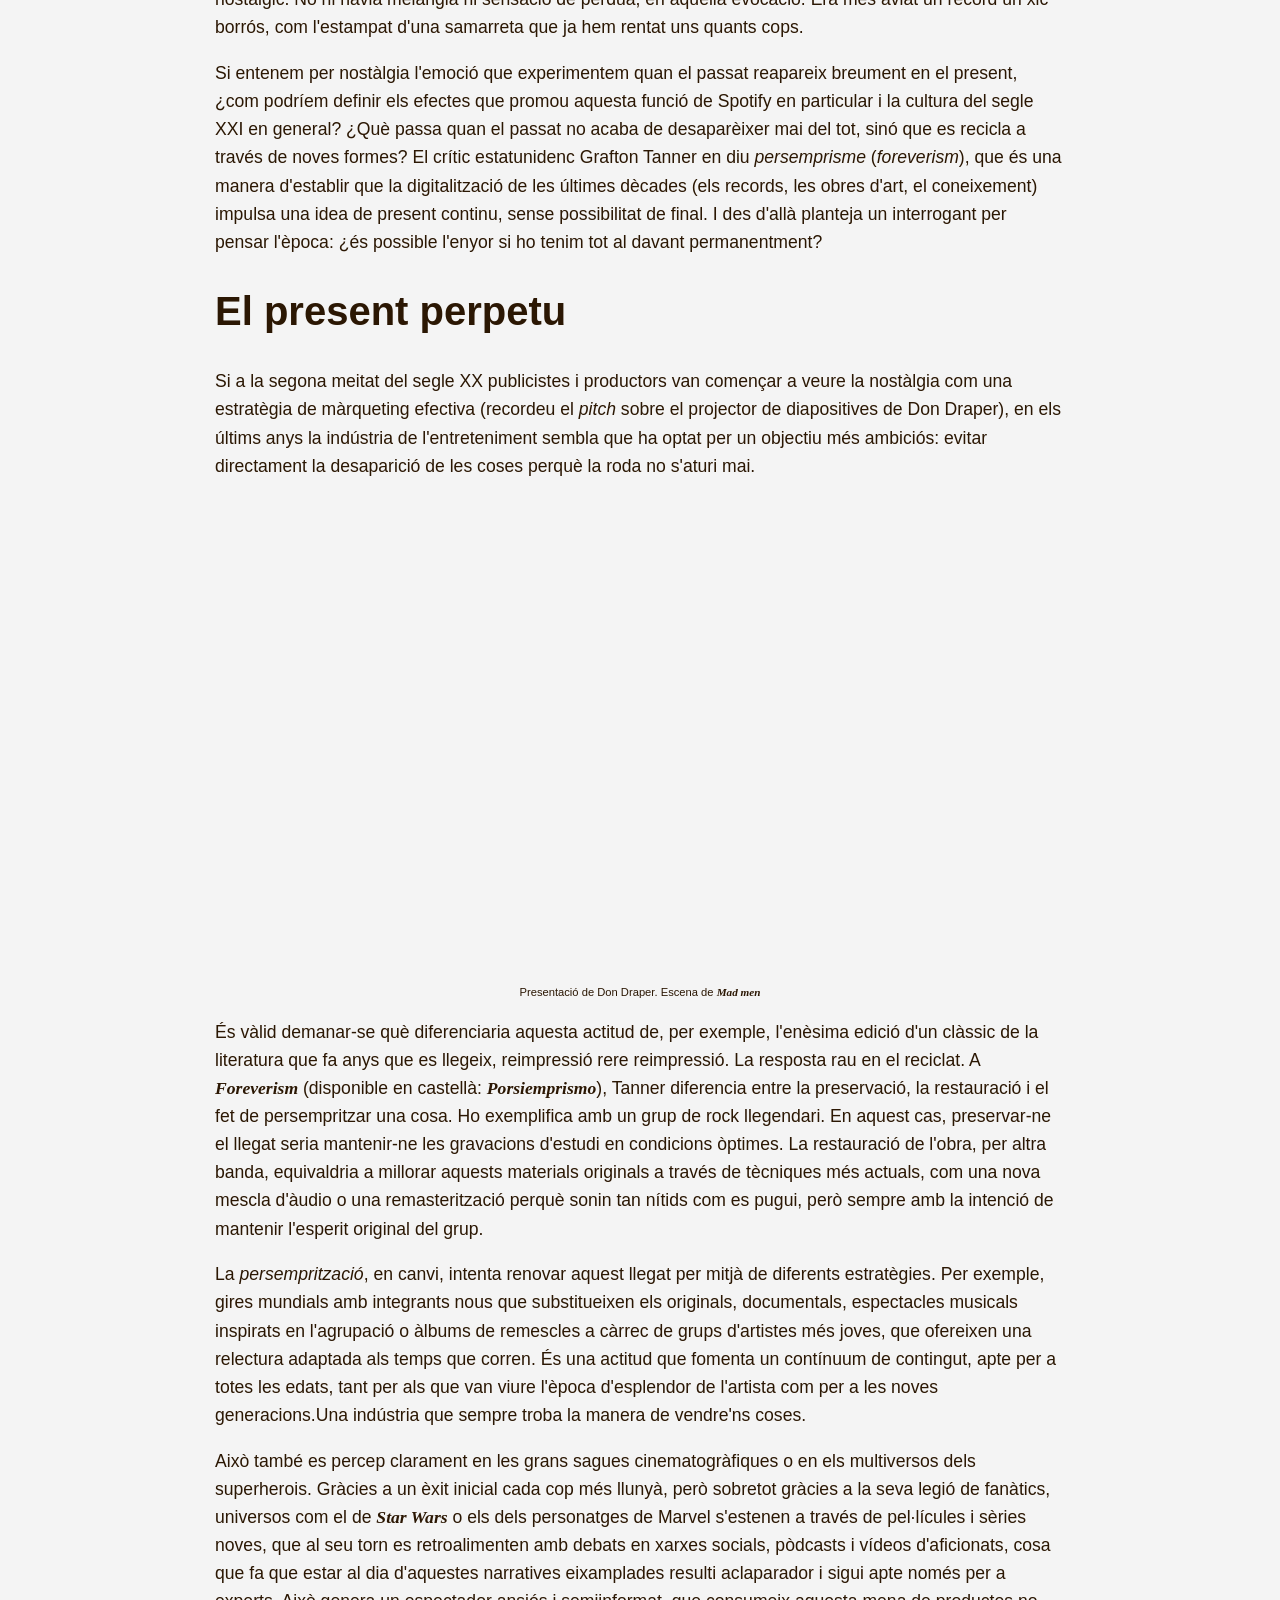
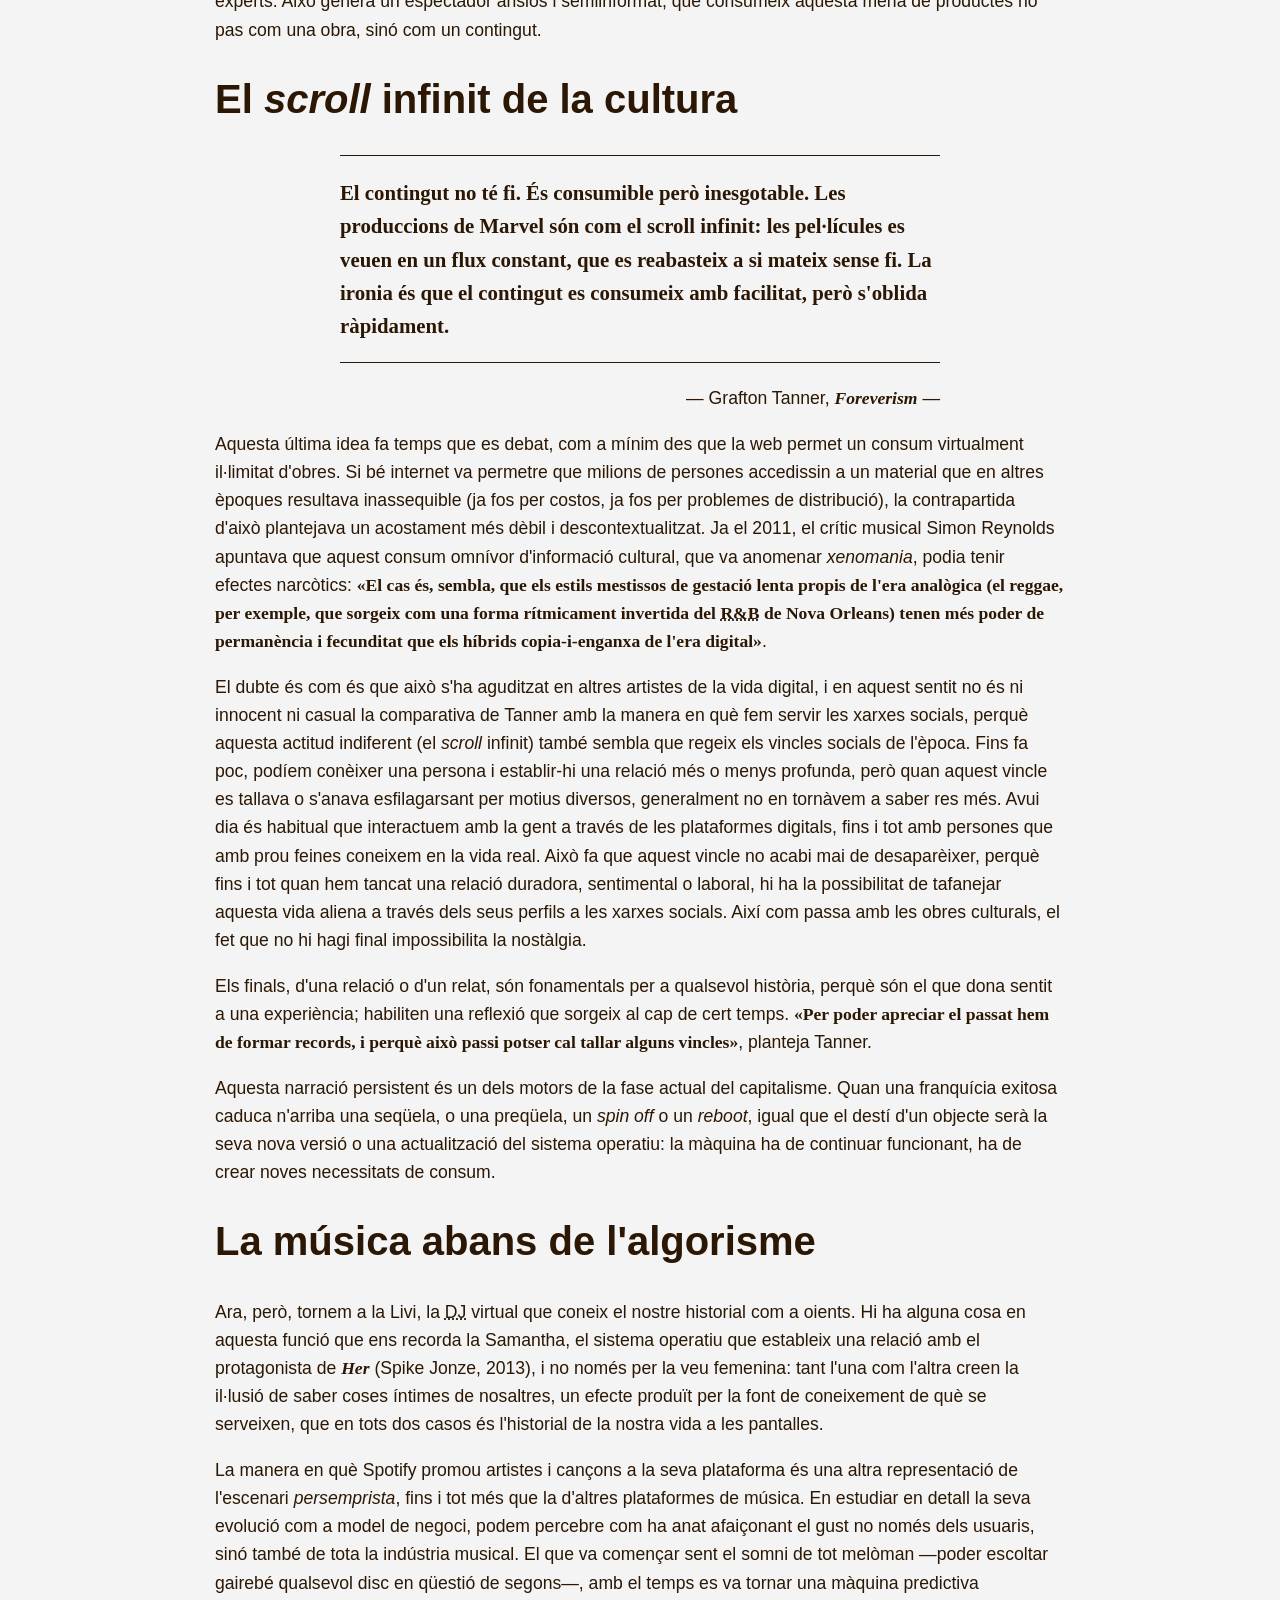
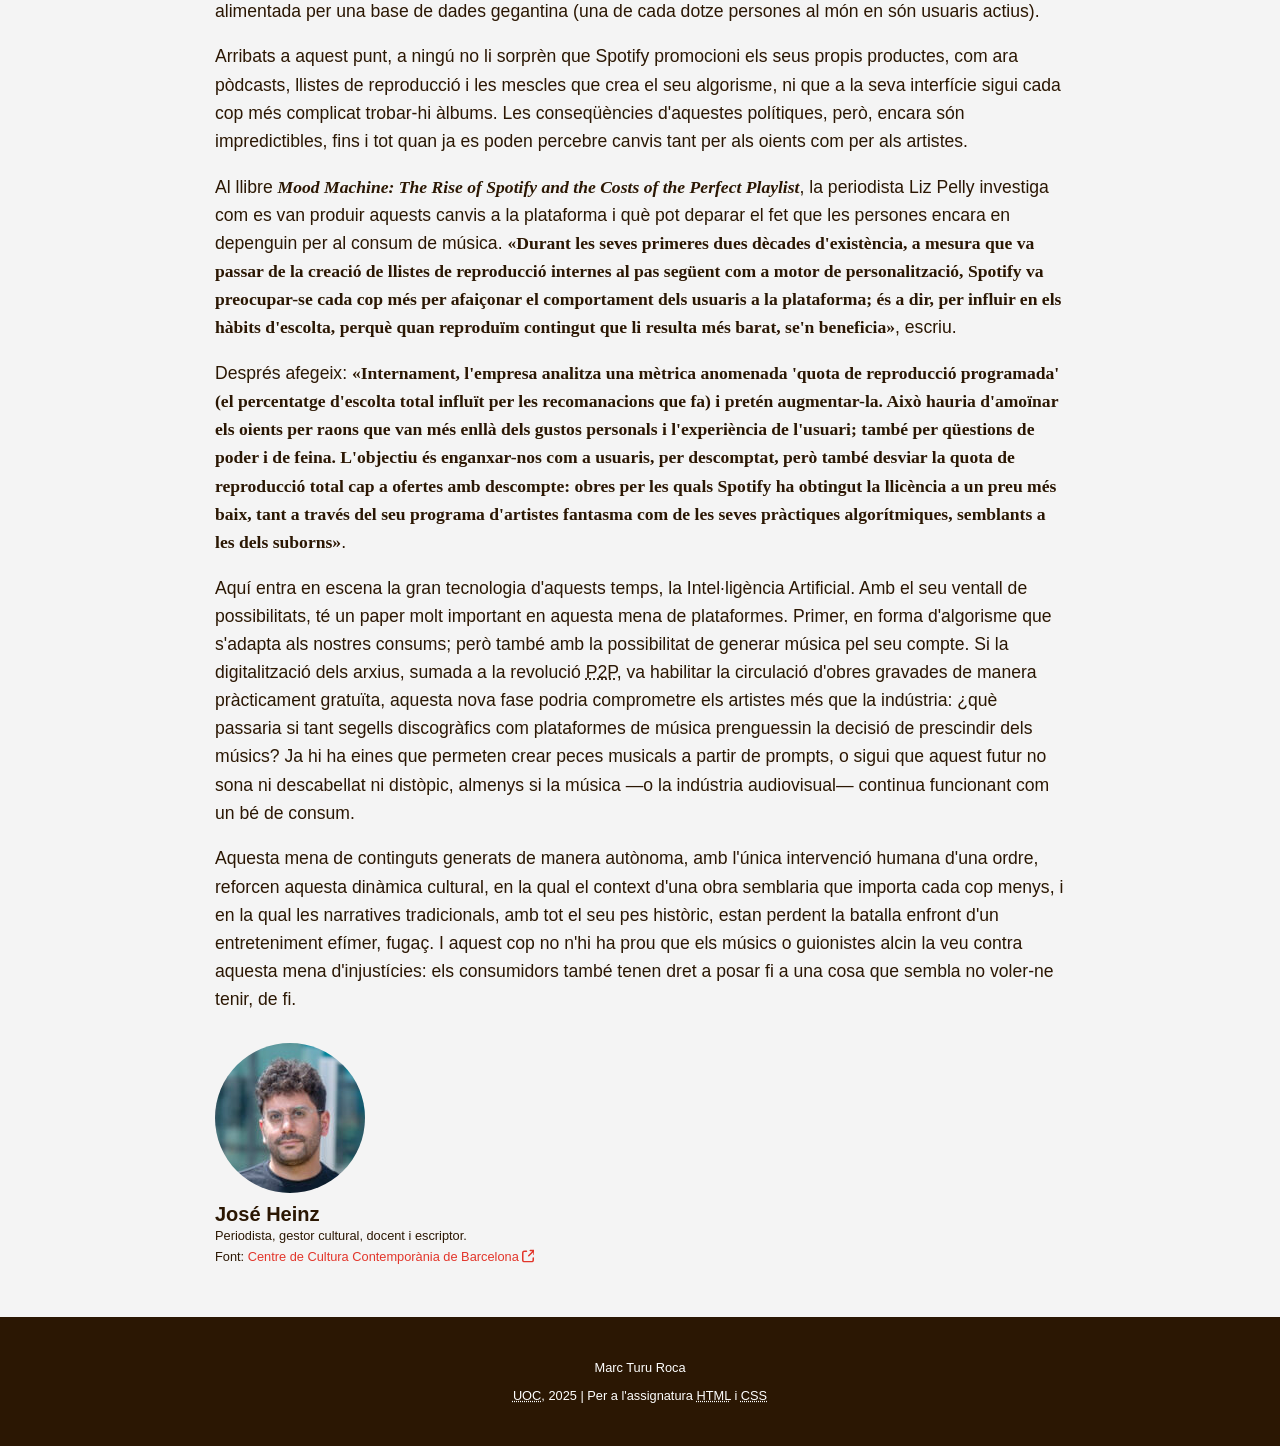
==== commit 6fc5a61c: "Web acabada amb .pdf afegit" ====
--- a/index.html
+++ b/index.html
@@ -5,14 +5,14 @@
     <meta name="viewport" content="width=device-width, initial-scale=1.0">
     <link rel="icon" type="image/png" href="img/favicon.png">
     <title>Bit - Article</title>
-    <link rel="stylesheet" href="css/estils.css" />
+    <link rel="stylesheet" href="css/estils.css">
 </head>
 
 <body>
 
     <header>
       <a href="index.html"> 
-        <img src="img/bit-logo.svg" alt="Logotip de Bit" /> 
+        <img src="img/bit-logo.svg" alt="Logotip de Bit"> 
       </a>
     </header>
 
@@ -36,7 +36,7 @@
             que es recicla a través de noves formes?</p>
 
           <figure>
-            <img src="img/nostalgia.jpg" alt="Imatge principal de l'article"/>
+            <img src="img/nostalgia.jpg" alt="Imatge principal de l'article">
             <figcaption>Campaña de neteja a La Haia, 1961 |
               <a 
                 href="https://www.nationaalarchief.nl/onderzoeken/fotocollectie/a9e473b4-d0b4-102d-bcf8-003048976d84" 
@@ -86,7 +86,6 @@
               <iframe 
                 src="https://www.youtube.com/embed/rq3n2sJ43Hg" 
                 title="The Carousel Pitch from Mad Men Season 1 Episode 13" 
-                frameborder="0" 
                 allow="accelerometer; autoplay; clipboard-write; encrypted-media; gyroscope; picture-in-picture; web-share" 
                 referrerpolicy="strict-origin-when-cross-origin" 
                 allowfullscreen
@@ -98,8 +97,8 @@
 
             <p>És vàlid demanar-se què diferenciaria aquesta actitud de, per exemple, l'enèsima
               edició d'un clàssic de la literatura que fa anys que es llegeix, reimpressió rere
-              reimpressió. La resposta rau en el reciclat. A <strong><i class="conceptes-amb-serif" lang="en">Foreverism</i></strong>
-              (disponible en castellà: <strong><em class="conceptes-amb-serif" lang="en">Porsiemprismo</em></strong>), Tanner diferencia 
+              reimpressió. La resposta rau en el reciclat. A <cite lang="en">Foreverism</cite>
+              (disponible en castellà: <cite lang="es">Porsiemprismo</cite>), Tanner diferencia 
               entre la preservació, la restauració i el fet de persempritzar una cosa. Ho exemplifica amb un grup de
               rock llegendari. En aquest cas, preservar-ne el llegat seria mantenir-ne les gravacions d'estudi en 
               condicions òptimes. La restauració de l'obra, per altra banda, equivaldria a millorar aquests
@@ -119,7 +118,7 @@
             <p>Això també es percep clarament en les grans sagues cinematogràfiques o en els
               multiversos dels superherois. Gràcies a un èxit inicial cada cop més llunyà, però
               sobretot gràcies a la seva legió de fanàtics, universos com el de 
-              <b><i class="conceptes-amb-serif" lang="en">Star Wars</i></b> o els
+              <cite lang="en">Star Wars</cite> o els
               dels personatges de Marvel s'estenen a través de pel·lícules i sèries noves, que al
               seu torn es retroalimenten amb debats en xarxes socials, pòdcasts i vídeos
               d'aficionats, cosa que fa que estar al dia d'aquestes narratives eixamplades resulti
@@ -245,7 +244,7 @@
           </section>
 
           <figure class="jose-heinz">
-            <img src="img/jose-heinz.jpg" alt="José Heinz" />
+            <img src="img/jose-heinz.jpg" alt="José Heinz">
             <figcaption>
               <h3>José Heinz</h3>
               <p>Periodista, gestor cultural, docent i escriptor. </p>
@@ -268,9 +267,8 @@
     <footer>
       <p>Marc Turu Roca</p>
       <p>
-        <a href="https://www.uoc.edu/" class="no-icon" target="_blank">
-          <abbr title="Universitat Oberta de Catalunya">UOC</abbr></a>, 2025 | Per a l'assignatura 
-        <abbr title="HyperText Markup Language">HTML</abbr> i <abbr title="Cascading Style Sheets">CSS</abbr>
+        <a href="https://www.uoc.edu/" class="no-icon" target="_blank"> <abbr title="Universitat Oberta de Catalunya">UOC</abbr></a>,
+        2025 | Per a l'assignatura <abbr title="HyperText Markup Language">HTML</abbr> i <abbr title="Cascading Style Sheets">CSS</abbr>
       </p>
     </footer>
     
--- a/css/estils.css
+++ b/css/estils.css
@@ -13,7 +13,7 @@
    
 }
 
-/* ----- Estil pel blockquote, q i cite ----- */
+/* ----- Estil pel blockquote, q, cite i abbr ----- */
 blockquote {
     font-family: var(--font-serif);
     font-weight: var(--font-quote-weight);
@@ -24,7 +24,7 @@
     margin-right: auto;
     font-size: 1.3rem;
     line-height: 1.6;
-    padding: 20px 0;
+    padding: 20px 0;    
 }
 
 q, cite {
@@ -46,16 +46,17 @@
     padding: 0;
     font-family: var(--font-sans-serif);
     background-color: var(--color-gris-molt-clar);
+    color: var(--color-quasi-negre);
 }
 
 header {
     text-align: center;
-    margin-top: 20px;
+    margin: 20px 0 5px 0;
 }
 
 nav ul {
     list-style-type: none;
-    margin-bottom: 0;
+    margin: 0;
     padding: 0;
     display: flex;
     flex-direction: column;
@@ -87,6 +88,7 @@
     font-size: 0.8rem;
     background-color: var(--color-quasi-negre);
     color: var(--color-blanc);
+    margin-top: 50px;
     padding: 30px 0;
 }
 
@@ -96,7 +98,8 @@
     cursor: pointer;
 }
 
-footer a:hover {
+/* Utilitzat com a extra en l'enllaç de la UOC al footer */
+footer a:hover { 
    color: var(--color-gris-fosc);
 }
 
@@ -105,13 +108,13 @@
     max-width: 850px;
     margin-left: auto;
     margin-right: auto;
-    margin-bottom: 50px;
 }
 
 .container h1 {
     text-align: center;
     font-size: 3.5rem;
     line-height: 1;
+    margin: 65px 0;
 }
 
 .container p {
@@ -119,7 +122,7 @@
     line-height: 1.6;
 }
 
-/* figcaption de la img i vídeo d'index.html i de l'audio de recursos.html*/
+/* figcaption de la <img> i <iframe> d'index.html i del <audio> de recursos.html*/
 figure figcaption {
     font-size: 0.7rem;
     margin: 0 0 20px 0;
@@ -138,6 +141,7 @@
     color: var(--color-vermell-modificat);
 }
 
+/* Afegim la icona d'enllaç extern només als enllaços que comencen per "http" i que no tinguin la classe "no-icon" */
 a[href^="http"]:not(.no-icon)::after {
   content: "";
   display: inline-block;
@@ -149,6 +153,7 @@
   transform: translateY(-1.5px);
 }
 
+/* Canviem la icona en passar el cursor per sobre de l'enllaç */
 a[href^="http"]:not(.no-icon):hover::after {
   background-image: url("../img/external-link-modif.svg");
 } 
@@ -162,7 +167,7 @@
     text-align: center;
     font-weight: bold;
     color: var(--color-vermell);
-    margin: 0;
+    margin-bottom: 2.5px;
 }
 
 time {
@@ -170,7 +175,6 @@
     text-align: center;
     font-weight: bold;
     font-size: 0.8rem;
-    margin-top: 0;
     margin-bottom: 30px;
 }
 
@@ -188,6 +192,7 @@
     text-align: left;
 }
 
+/* Encara que utilitzem figure també a recursos.html, allà fem servir una classe personalitzada pel figure de l'audio */
 figure {
     margin: 10px 0;
     text-align: center;
@@ -198,7 +203,7 @@
     height: auto;
 }
 
-/* Encara que compartim figcaption, només al index.html necessitem afegir el margin-top*/
+/* Encara que utilitzem figcaption també a recursos.html, només al index.html necessitem afegir el margin-top*/
 .container.article figure figcaption {
     margin-top: 10px;
 }
@@ -206,14 +211,10 @@
 .video-figure iframe {
     width: 100%;
     max-width: 857px;
-    aspect-ratio: 857 / 435; /* Manté la relació d'aspecte original */
+    aspect-ratio: 16 / 9; /* Manté la relació d'aspecte original */
     display: block;
     margin: 0 auto;
     border: 0;
-}
-
-.conceptes-amb-serif {
-    font-family: var(--font-serif);
 }
 
 .blockquote-footer {
@@ -260,16 +261,20 @@
     flex-direction: column;
     align-items: center;
     border: 1px solid var(--color-quasi-negre);
-    padding: 20px;
+    padding: 25px;
 }
 
 .categories-pare {
     list-style-type: square;
-    padding-left: 70px;
+    padding-left: 100px;
 }
 
 .categories-pare h2 {
     font-weight: normal;
+}
+
+.categories-pare li::marker {
+    font-size: 1.5rem; /* Augmenta la mida del marcador square de la llista */
 }
 
 .categories-fill li {
@@ -292,11 +297,11 @@
 /* ----- Estils específics de glossari.html ----- */
 .container.glossari h2 {
     border-bottom: 1px solid var(--color-quasi-negre);
-    font-size: 2rem;
+    font-size: 2.5rem;
 }
 
 .container.glossari dl {
-    margin-left: 30px;
+    margin-left: 50px;
 }
 
 .container.glossari dt {
